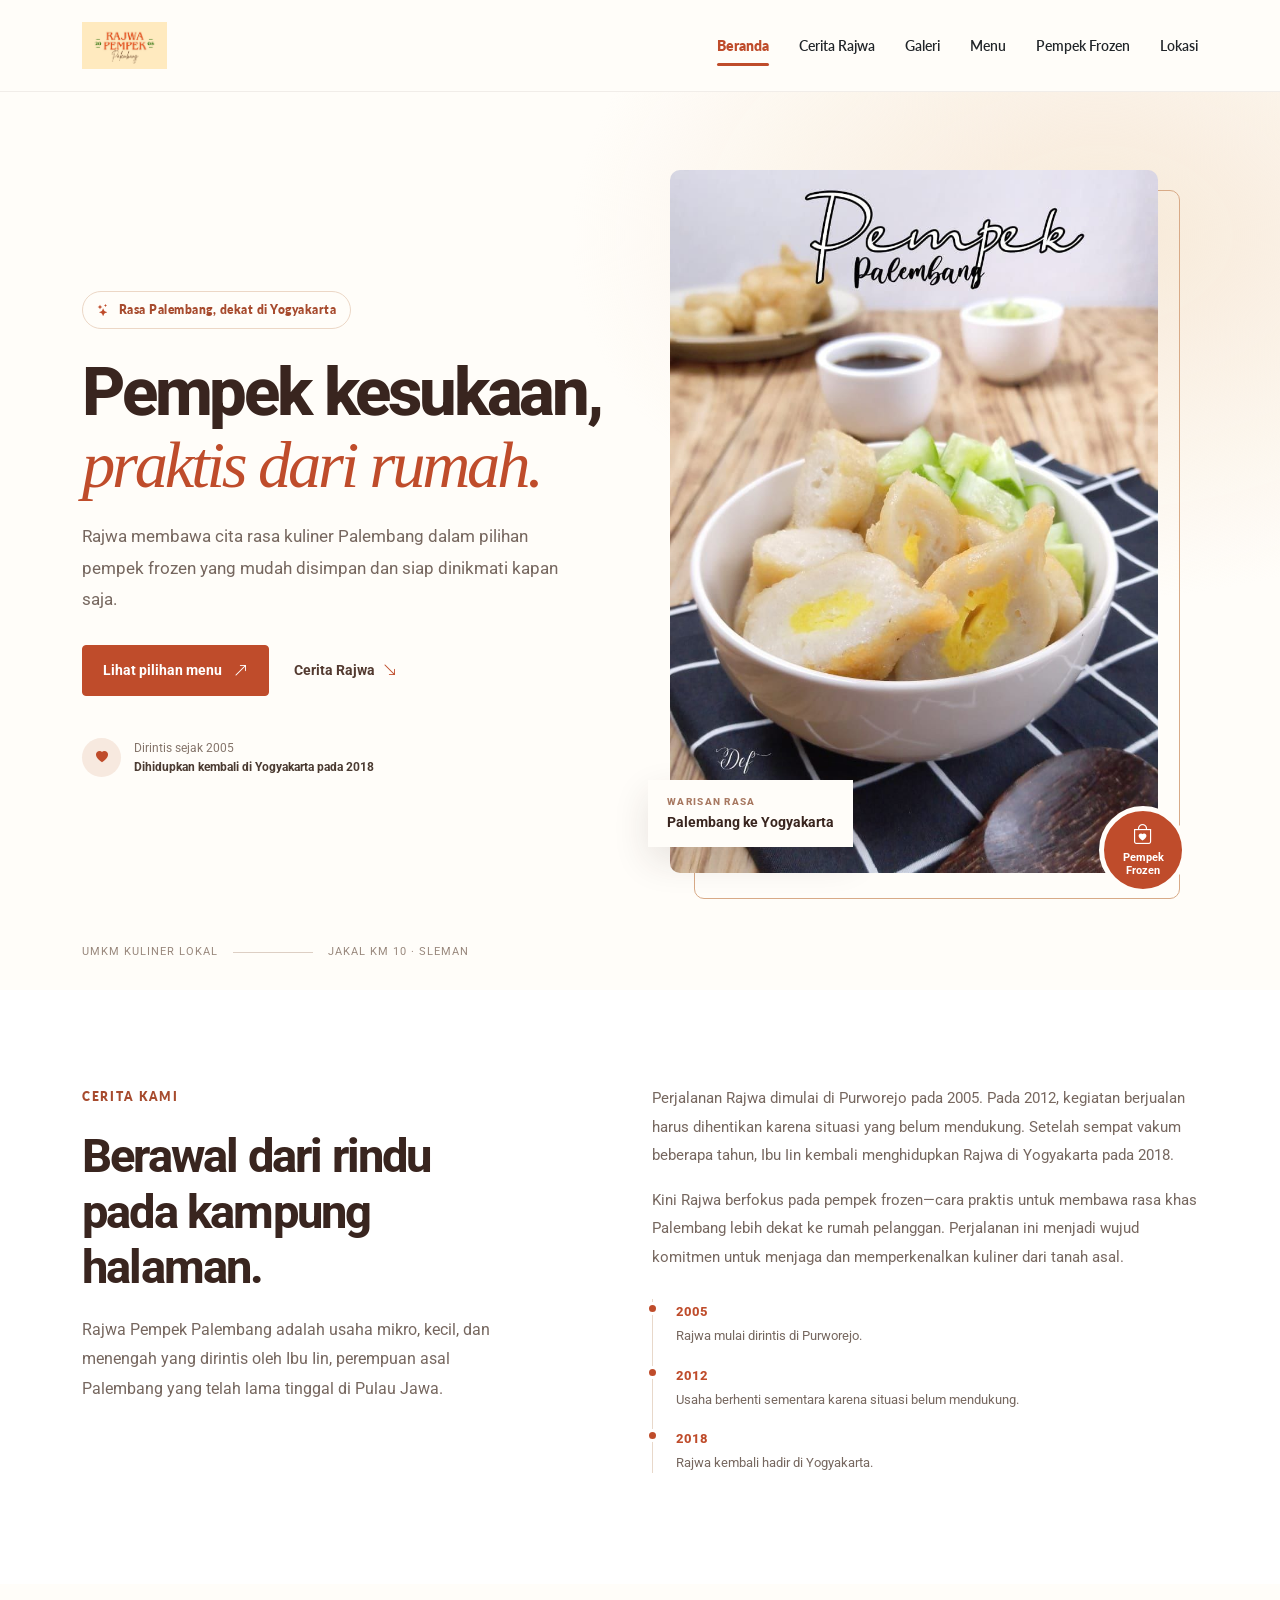
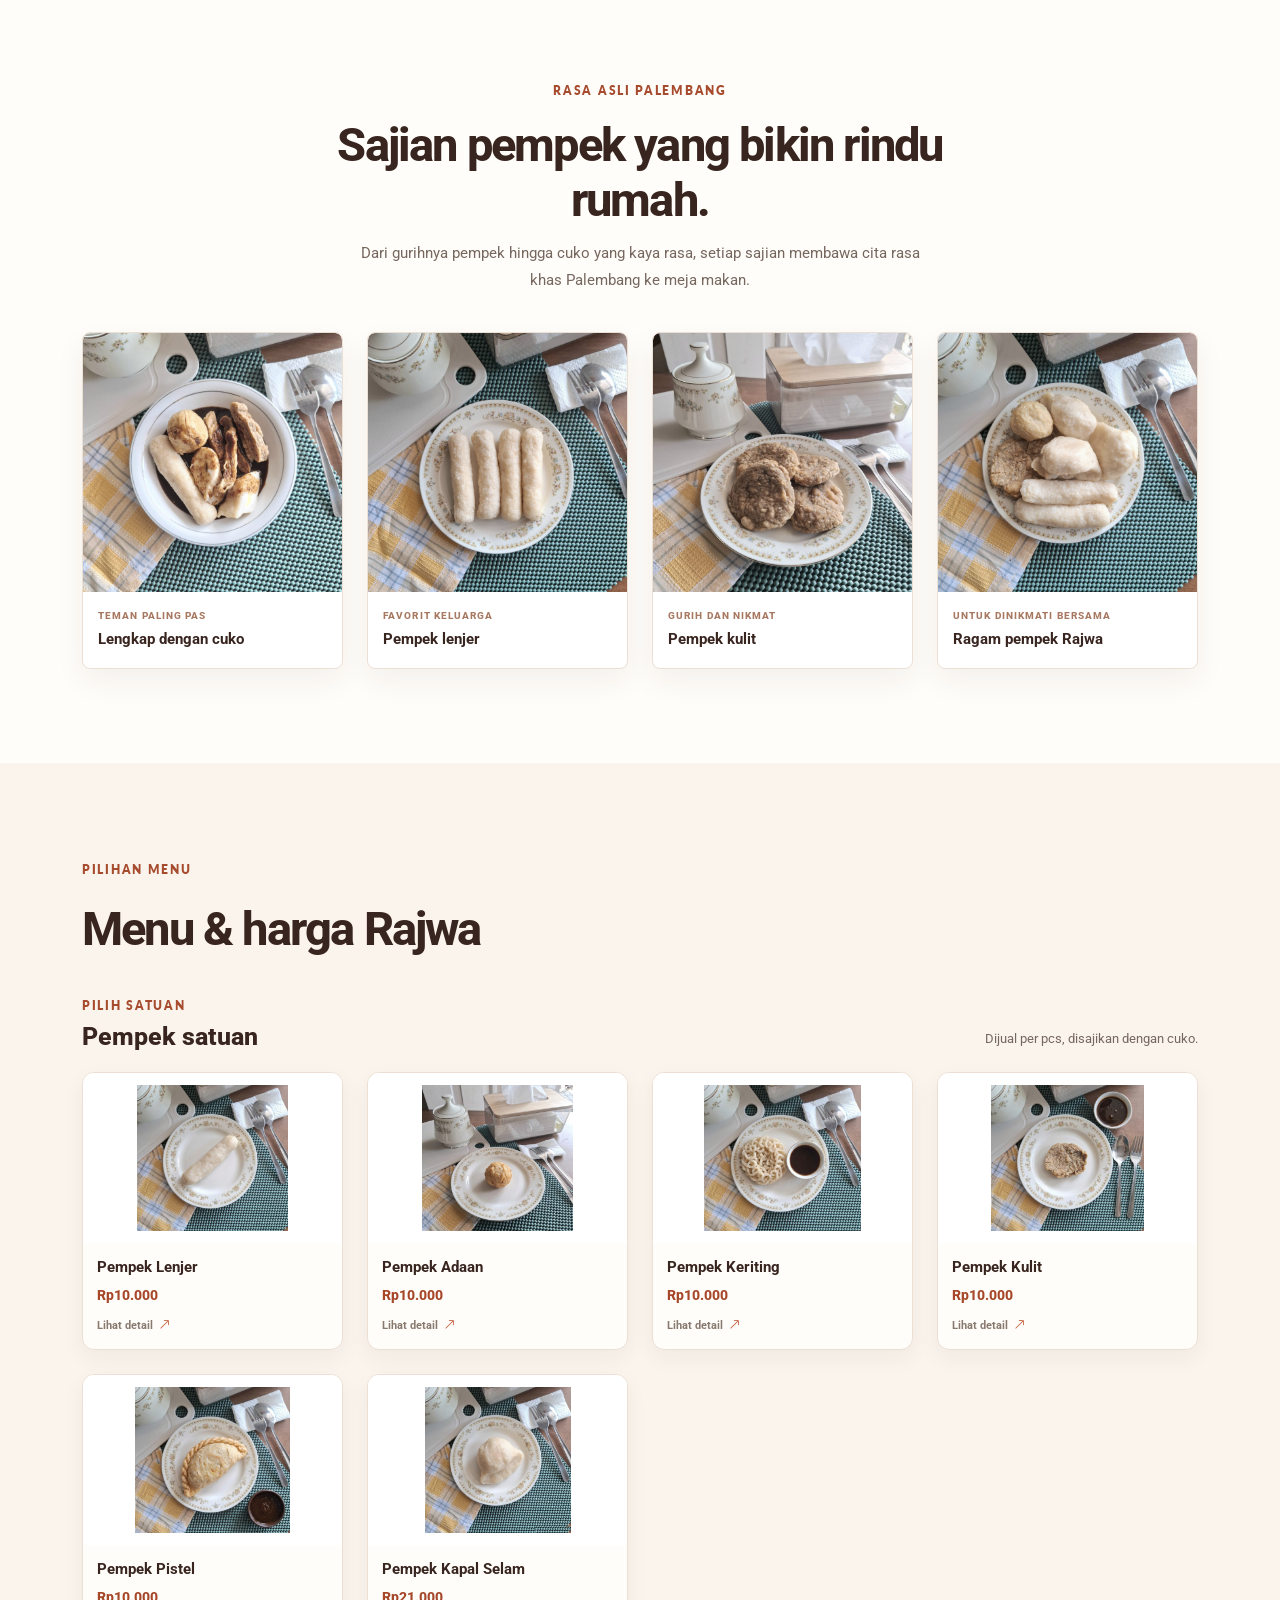
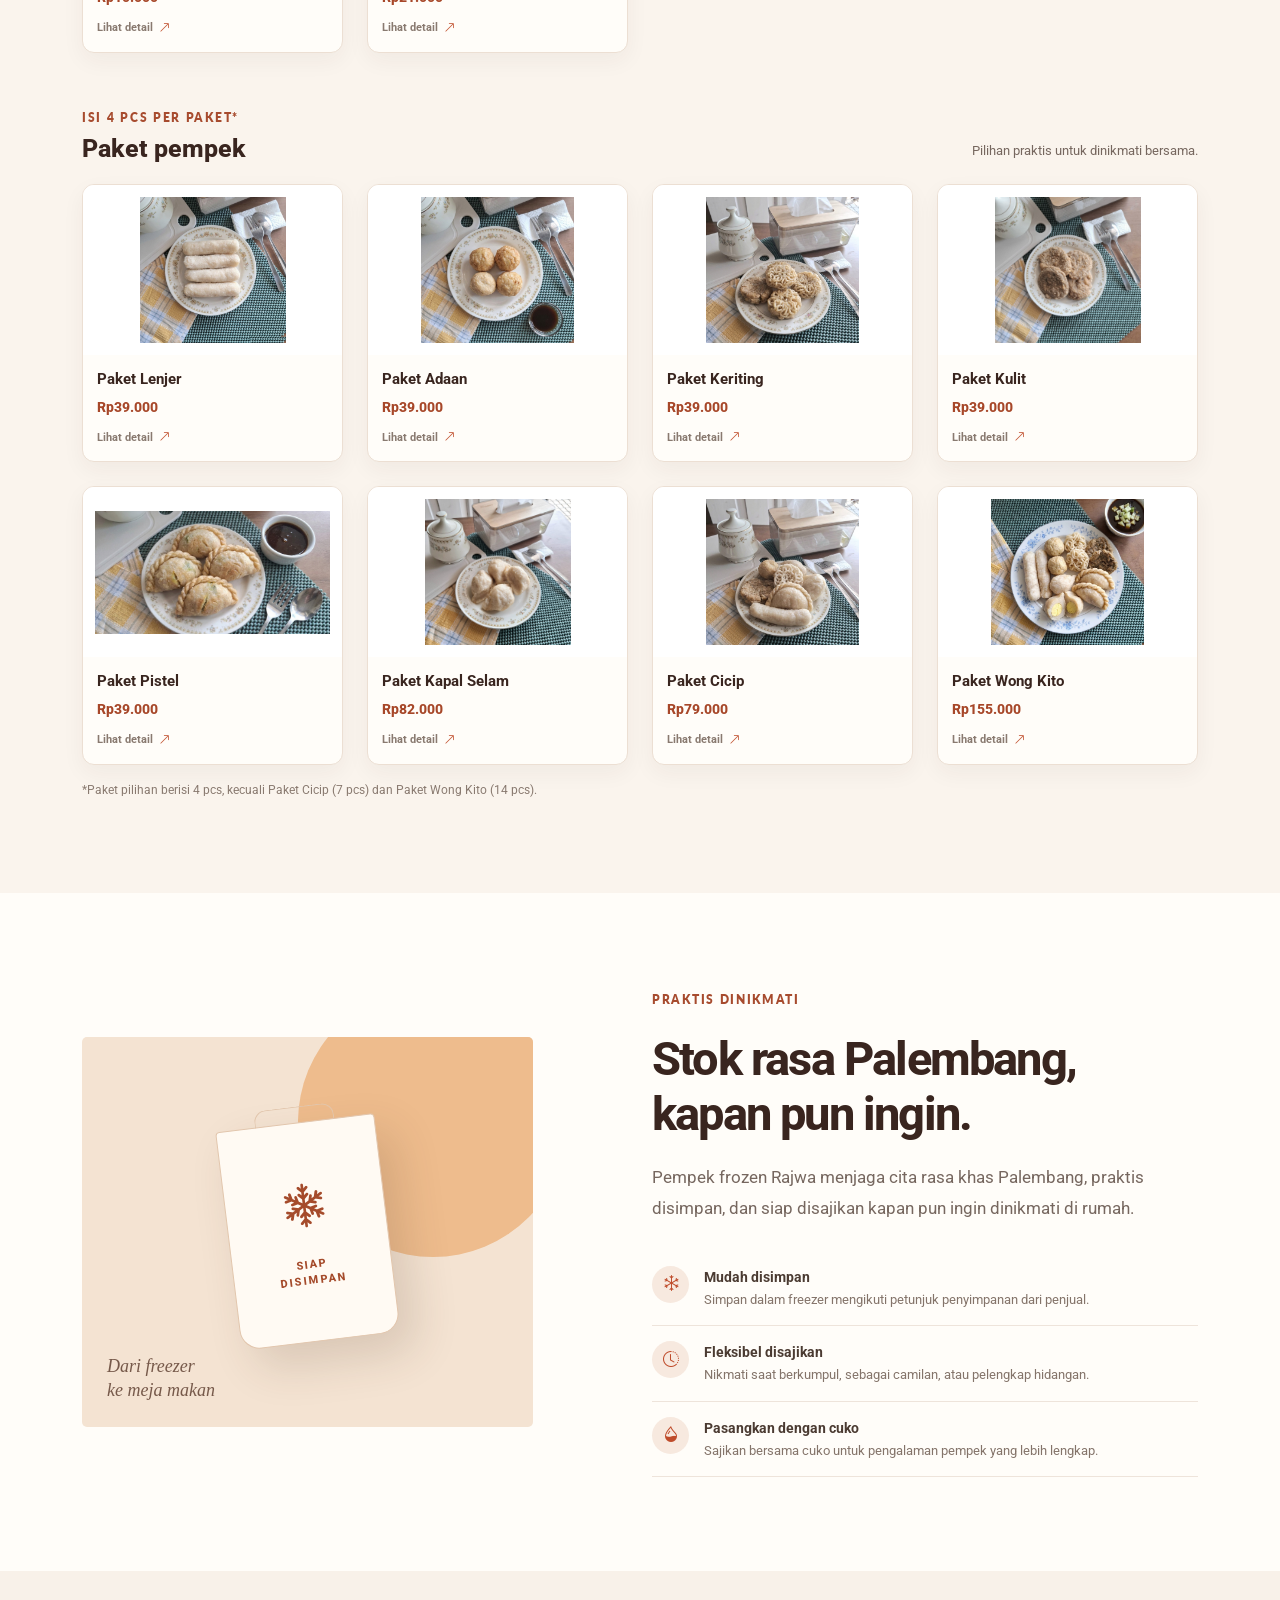
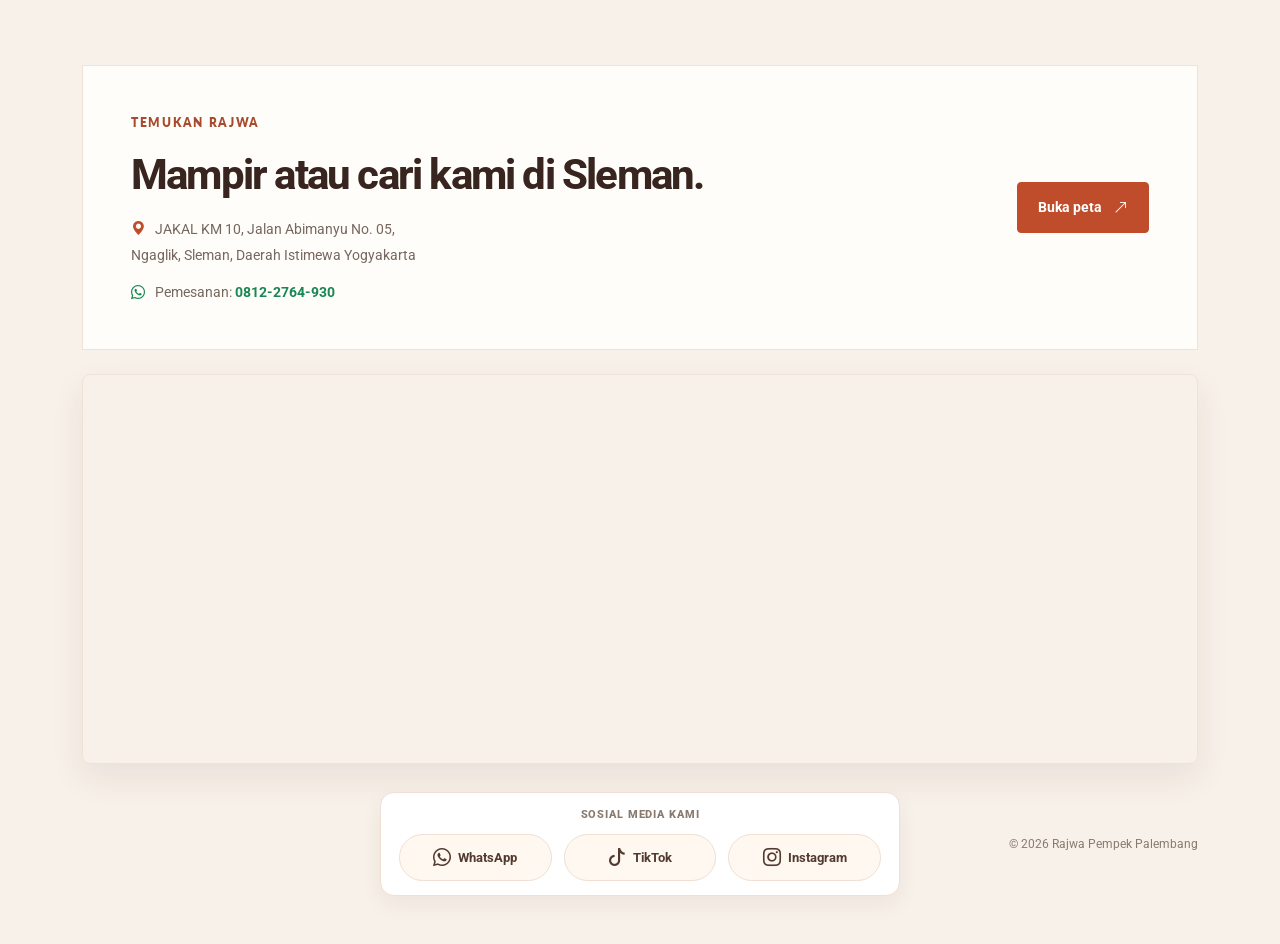
==== index.html @ 0ca35173 "baru" ====
<!DOCTYPE html>
<html lang="id">

<head>
  <meta charset="utf-8">
  <meta content="width=device-width, initial-scale=1.0" name="viewport">
  <title>Rajwa Pempek Palembang | Pempek Frozen Yogyakarta</title>
  <meta name="description" content="Kenali Rajwa Pempek Palembang, UMKM kuliner khas Palembang yang hadir di Sleman, Yogyakarta. Temukan pilihan pempek frozen dan informasi lokasi.">
  <meta name="keywords" content="Rajwa Pempek, pempek Palembang, pempek frozen, UMKM Yogyakarta, pempek Sleman">

  <!-- Favicons -->
  <link href="assets/img/pempek%20rajwa_page-0001.jpg?v=2" rel="icon" type="image/jpeg">
  <link href="assets/img/pempek%20rajwa_page-0001.jpg?v=2" rel="apple-touch-icon">

  <!-- Fonts -->
  <link href="https://fonts.googleapis.com" rel="preconnect">
  <link href="https://fonts.gstatic.com" rel="preconnect" crossorigin>
  <link href="https://fonts.googleapis.com/css2?family=Roboto:ital,wght@0,100;0,300;0,400;0,500;0,700;0,900;1,100;1,300;1,400;1,500;1,700;1,900&family=Lato:ital,wght@0,100;0,300;0,400;0,700;0,900;1,100;1,300;1,400;1,700;1,900&display=swap" rel="stylesheet">

  <!-- Vendor CSS Files -->
  <link href="assets/vendor/bootstrap/css/bootstrap.min.css" rel="stylesheet">
  <link href="assets/vendor/bootstrap-icons/bootstrap-icons.css" rel="stylesheet">
  <link href="assets/vendor/aos/aos.css" rel="stylesheet">
  <link href="assets/vendor/swiper/swiper-bundle.min.css" rel="stylesheet">
  <link href="assets/vendor/glightbox/css/glightbox.min.css" rel="stylesheet">

  <!-- Main CSS File -->
  <link href="assets/css/main.css" rel="stylesheet">

  <!-- =======================================================
  * Template Name: Active
  * Template URL: https://bootstrapmade.com/active-bootstrap-website-template/
  * Updated: Aug 07 2024 with Bootstrap v5.3.3
  * Author: BootstrapMade.com
  * License: https://bootstrapmade.com/license/
  ======================================================== -->
</head>

<body class="index-page">

  <header id="header" class="header d-flex align-items-center sticky-top">
    <div class="container-fluid container-xl position-relative d-flex align-items-center justify-content-between">

      <a href="index.html" class="logo d-flex align-items-center">
        <img src="assets/img/pempek%20rajwa_page-0001.jpg" alt="Rajwa Pempek Palembang" class="sitename">
      </a>

      <nav id="navmenu" class="navmenu">
        <ul>
          <li><a href="#home" class="active">Beranda</a></li>
          <li><a href="#tentang">Cerita Rajwa</a></li>
          <li><a href="#galeri">Galeri</a></li>
          <li><a href="#menu">Menu</a></li>
          <li><a href="#keunggulan">Pempek Frozen</a></li>
          <li><a href="#lokasi">Lokasi</a></li>
        </ul>
        <i class="mobile-nav-toggle d-xl-none bi bi-list"></i>
      </nav>

    </div>
  </header>

  <main class="main">

    <section id="home" class="rajwa-section rajwa-hero">
      <div class="container">
        <div class="row align-items-center gy-5">
          <div class="col-lg-6" data-aos="fade-up">
            <span class="rajwa-eyebrow"><i class="bi bi-stars"></i> Rasa Palembang, dekat di Yogyakarta</span>
            <h1>Pempek kesukaan,<br><em>praktis dari rumah.</em></h1>
            <p class="hero-copy">Rajwa membawa cita rasa kuliner Palembang dalam pilihan pempek frozen yang mudah disimpan dan siap dinikmati kapan saja.</p>
            <div class="hero-actions">
              <a href="#menu" class="btn rajwa-btn">Lihat pilihan menu <i class="bi bi-arrow-up-right"></i></a>
              <a href="#tentang" class="text-link">Cerita Rajwa <i class="bi bi-arrow-down-right"></i></a>
            </div>
            <div class="hero-note"><span class="note-mark"><i class="bi bi-heart-fill"></i></span><span>Dirintis sejak 2005<br><strong>Dihidupkan kembali di Yogyakarta pada 2018</strong></span></div>
          </div>
          <div class="col-lg-6" data-aos="fade-left" data-aos-delay="150">
            <div class="hero-photo-wrap">
              <img src="assets/img/WhatsApp%20Image%202026-11-16%20at%2022.33.51.jpeg" alt="Pempek Palembang Rajwa disajikan dengan cuko" class="hero-photo">
              <div class="photo-caption"><span>Warisan rasa</span><strong>Palembang ke Yogyakarta</strong></div>
              <div class="hero-stamp"><i class="bi bi-bag-heart"></i><span>Pempek<br>Frozen</span></div>
            </div>
          </div>
        </div>
      </div>
      <div class="hero-bottom container"><span>UMKM kuliner lokal</span><span class="hero-line"></span><span>JAKAL KM 10 · Sleman</span></div>
    </section>

    <section id="tentang" class="rajwa-section story-section">
      <div class="container">
        <div class="row gy-5 align-items-start">
          <div class="col-lg-5" data-aos="fade-up">
            <span class="rajwa-kicker">Cerita kami</span>
            <h2>Berawal dari rindu pada kampung halaman.</h2>
            <p class="section-lead">Rajwa Pempek Palembang adalah usaha mikro, kecil, dan menengah yang dirintis oleh Ibu Iin, perempuan asal Palembang yang telah lama tinggal di Pulau Jawa.</p>
          </div>
          <div class="col-lg-6 offset-lg-1" data-aos="fade-up" data-aos-delay="100">
            <p class="story-copy">Perjalanan Rajwa dimulai di Purworejo pada 2005. Pada 2012, kegiatan berjualan harus dihentikan karena situasi yang belum mendukung. Setelah sempat vakum beberapa tahun, Ibu Iin kembali menghidupkan Rajwa di Yogyakarta pada 2018.</p>
            <p class="story-copy">Kini Rajwa berfokus pada pempek frozen—cara praktis untuk membawa rasa khas Palembang lebih dekat ke rumah pelanggan. Perjalanan ini menjadi wujud komitmen untuk menjaga dan memperkenalkan kuliner dari tanah asal.</p>
            <div class="timeline">
              <div><span>2005</span><p>Rajwa mulai dirintis di Purworejo.</p></div>
              <div><span>2012</span><p>Usaha berhenti sementara karena situasi belum mendukung.</p></div>
              <div><span>2018</span><p>Rajwa kembali hadir di Yogyakarta.</p></div>
            </div>
          </div>
        </div>
      </div>
    </section>

    <section id="galeri" class="rajwa-section gallery-section">
      <div class="container">
        <div class="gallery-heading" data-aos="fade-up">
          <span class="rajwa-kicker">Rasa asli Palembang</span>
          <h2>Sajian pempek yang bikin rindu rumah.</h2>
          <p>Dari gurihnya pempek hingga cuko yang kaya rasa, setiap sajian membawa cita rasa khas Palembang ke meja makan.</p>
        </div>
        <div class="row g-4 gallery-grid">
          <div class="col-6 col-lg-3" data-aos="fade-up">
            <button type="button" class="gallery-card" data-bs-toggle="modal" data-bs-target="#galleryDetailModal" data-title="Lengkap dengan cuko" data-description="Aneka pempek dengan cuko khas Palembang sebagai pelengkap. Nikmati perpaduan rasa gurih pempek dan cuko bercita rasa asam, manis, serta pedas." data-image="assets/img/WhatsApp%20Image%202026-11-16%20at%2022.33.51%20(1).jpeg" aria-label="Lihat penjelasan aneka pempek lengkap dengan cuko">
              <img src="assets/img/WhatsApp%20Image%202026-11-16%20at%2022.33.51%20(1).jpeg" alt="Aneka pempek disajikan dengan cuko khas Palembang" loading="lazy">
              <span class="gallery-card-caption"><span>Teman paling pas</span><strong>Lengkap dengan cuko</strong></span>
            </button>
          </div>
          <div class="col-6 col-lg-3" data-aos="fade-up" data-aos-delay="75">
            <button type="button" class="gallery-card" data-bs-toggle="modal" data-bs-target="#galleryDetailModal" data-title="Pempek lenjer" data-description="Pempek lenjer dengan bentuk memanjang dan tekstur kenyal. Sajikan hangat bersama cuko untuk menikmati cita rasa khas Palembang." data-image="assets/img/WhatsApp%20Image%202026-11-16%20at%2022.33.52%20(1).jpeg" aria-label="Lihat penjelasan pempek lenjer">
              <img src="assets/img/WhatsApp%20Image%202026-11-16%20at%2022.33.52%20(1).jpeg" alt="Pempek lenjer khas Palembang tersaji di atas piring" loading="lazy">
              <span class="gallery-card-caption"><span>Favorit keluarga</span><strong>Pempek lenjer</strong></span>
            </button>
          </div>
          <div class="col-6 col-lg-3" data-aos="fade-up" data-aos-delay="150">
            <button type="button" class="gallery-card" data-bs-toggle="modal" data-bs-target="#galleryDetailModal" data-title="Pempek kulit" data-description="Pempek kulit dengan rasa gurih dan tekstur khas. Nikmati sebagai camilan atau sajian bersama cuko." data-image="assets/img/WhatsApp%20Image%202026-11-16%20at%2022.33.54%20(2).jpeg" aria-label="Lihat penjelasan pempek kulit">
              <img src="assets/img/WhatsApp%20Image%202026-11-16%20at%2022.33.54%20(2).jpeg" alt="Pempek kulit dengan tekstur gurih" loading="lazy">
              <span class="gallery-card-caption"><span>Gurih dan nikmat</span><strong>Pempek kulit</strong></span>
            </button>
          </div>
          <div class="col-6 col-lg-3" data-aos="fade-up" data-aos-delay="225">
            <button type="button" class="gallery-card" data-bs-toggle="modal" data-bs-target="#galleryDetailModal" data-title="Ragam pempek Rajwa" data-description="Pilihan aneka pempek Rajwa yang cocok dinikmati bersama keluarga. Padukan dengan cuko sesuai selera." data-image="assets/img/WhatsApp%20Image%202026-11-16%20at%2022.33.56%20(1).jpeg" aria-label="Lihat penjelasan ragam pempek Rajwa">
              <img src="assets/img/WhatsApp%20Image%202026-11-16%20at%2022.33.56%20(1).jpeg" alt="Ragam pempek Rajwa dalam satu sajian" loading="lazy">
              <span class="gallery-card-caption"><span>Untuk dinikmati bersama</span><strong>Ragam pempek Rajwa</strong></span>
            </button>
          </div>
        </div>
      </div>
    </section>

    <div class="modal fade gallery-detail-modal" id="galleryDetailModal" tabindex="-1" aria-labelledby="galleryDetailTitle" aria-hidden="true">
      <div class="modal-dialog modal-dialog-centered modal-xl">
        <div class="modal-content">
          <button type="button" class="gallery-modal-close" data-bs-dismiss="modal" aria-label="Tutup"><i class="bi bi-x-lg" aria-hidden="true"></i></button>
          <div class="modal-body">
            <div class="row align-items-center g-4 g-lg-5">
              <div class="col-md-6"><img class="gallery-modal-image" src="" alt=""></div>
              <div class="col-md-6"><span class="rajwa-kicker gallery-modal-kicker">Kenali sajian Rajwa</span><h2 id="galleryDetailTitle"></h2><p class="gallery-modal-description"></p><p class="gallery-modal-price" hidden></p></div>
            </div>
          </div>
        </div>
      </div>
    </div>

    <section id="menu" class="rajwa-section menu-section">
      <div class="container">
        <div class="menu-heading" data-aos="fade-up">
          <div><span class="rajwa-kicker">Pilihan menu</span><h2>Menu &amp; harga Rajwa</h2></div>
        </div>
        <div class="menu-product-group" data-aos="fade-up">
          <div class="menu-product-heading"><div><span class="rajwa-kicker">Pilih satuan</span><h3>Pempek satuan</h3></div><p>Dijual per pcs, disajikan dengan cuko.</p></div>
          <div class="row row-cols-2 row-cols-md-3 row-cols-xl-4 g-3 g-lg-4">
            <div class="col"><button type="button" class="menu-product-card" data-bs-toggle="modal" data-bs-target="#galleryDetailModal" data-title="Pempek Lenjer" data-description="Pempek berbentuk memanjang tanpa isian, terbuat dari adonan ikan dan sagu. Rasa ikannya paling terasa dengan tekstur kenyal. Dijual per pcs, disajikan dengan cuko." data-price="Rp10.000 / pcs" data-image="assets/img/FOTO%20PRODUK%20PEMPEK/PCS/pempek%20lenjer_pcs.png" aria-label="Lihat detail Pempek Lenjer"><img src="assets/img/FOTO%20PRODUK%20PEMPEK/PCS/pempek%20lenjer_pcs.png" alt="Pempek Lenjer satuan" loading="lazy"><span class="menu-product-info"><strong>Pempek Lenjer</strong><span>Rp10.000</span><small>Lihat detail <i class="bi bi-arrow-up-right" aria-hidden="true"></i></small></span></button></div>
            <div class="col"><button type="button" class="menu-product-card" data-bs-toggle="modal" data-bs-target="#galleryDetailModal" data-title="Pempek Adaan" data-description="Pempek bulat tanpa isian dengan tekstur lembut dan rasa gurih ringan. Dijual per pcs, cocok jadi camilan bersama cuko." data-price="Rp10.000 / pcs" data-image="assets/img/FOTO%20PRODUK%20PEMPEK/PCS/pempek%20adaan_pcs.png" aria-label="Lihat detail Pempek Adaan"><img src="assets/img/FOTO%20PRODUK%20PEMPEK/PCS/pempek%20adaan_pcs.png" alt="Pempek Adaan satuan" loading="lazy"><span class="menu-product-info"><strong>Pempek Adaan</strong><span>Rp10.000</span><small>Lihat detail <i class="bi bi-arrow-up-right" aria-hidden="true"></i></small></span></button></div>
            <div class="col"><button type="button" class="menu-product-card" data-bs-toggle="modal" data-bs-target="#galleryDetailModal" data-title="Pempek Keriting" data-description="Pempek berbentuk keriting dari adonan ikan dan sagu, renyah di luar dan kenyal di dalam. Dijual per pcs, disajikan dengan cuko." data-price="Rp10.000 / pcs" data-image="assets/img/FOTO%20PRODUK%20PEMPEK/PCS/pempek%20keriting_pcs.png" aria-label="Lihat detail Pempek Keriting"><img src="assets/img/FOTO%20PRODUK%20PEMPEK/PCS/pempek%20keriting_pcs.png" alt="Pempek Keriting satuan" loading="lazy"><span class="menu-product-info"><strong>Pempek Keriting</strong><span>Rp10.000</span><small>Lihat detail <i class="bi bi-arrow-up-right" aria-hidden="true"></i></small></span></button></div>
            <div class="col"><button type="button" class="menu-product-card" data-bs-toggle="modal" data-bs-target="#galleryDetailModal" data-title="Pempek Kulit" data-description="Pempek dari kulit ikan yang renyah dan gurih setelah digoreng. Dijual per pcs, pas dinikmati bersama cuko." data-price="Rp10.000 / pcs" data-image="assets/img/FOTO%20PRODUK%20PEMPEK/PCS/pempek%20kulit_pcs.png" aria-label="Lihat detail Pempek Kulit"><img src="assets/img/FOTO%20PRODUK%20PEMPEK/PCS/pempek%20kulit_pcs.png" alt="Pempek Kulit satuan" loading="lazy"><span class="menu-product-info"><strong>Pempek Kulit</strong><span>Rp10.000</span><small>Lihat detail <i class="bi bi-arrow-up-right" aria-hidden="true"></i></small></span></button></div>
            <div class="col"><button type="button" class="menu-product-card" data-bs-toggle="modal" data-bs-target="#galleryDetailModal" data-title="Pempek Pistel" data-description="Pempek berisi tumisan pepaya muda berbumbu, dengan rasa gurih, sedikit manis, dan segar. Dijual per pcs, disajikan dengan cuko." data-price="Rp10.000 / pcs" data-image="assets/img/FOTO%20PRODUK%20PEMPEK/PCS/pempek%20pistel_pcs.png" aria-label="Lihat detail Pempek Pistel"><img src="assets/img/FOTO%20PRODUK%20PEMPEK/PCS/pempek%20pistel_pcs.png" alt="Pempek Pistel satuan" loading="lazy"><span class="menu-product-info"><strong>Pempek Pistel</strong><span>Rp10.000</span><small>Lihat detail <i class="bi bi-arrow-up-right" aria-hidden="true"></i></small></span></button></div>
            <div class="col"><button type="button" class="menu-product-card" data-bs-toggle="modal" data-bs-target="#galleryDetailModal" data-title="Pempek Kapal Selam" data-description="Pempek berukuran besar berisi telur ayam utuh di dalam adonan ikan dan sagu. Tekstur kenyal, rasa gurih, dan paling mengenyangkan. Dijual per pcs, disajikan dengan cuko." data-price="Rp21.000 / pcs" data-image="assets/img/FOTO%20PRODUK%20PEMPEK/PCS/pempek%20kapal%20selam_pcs.png" aria-label="Lihat detail Pempek Kapal Selam"><img src="assets/img/FOTO%20PRODUK%20PEMPEK/PCS/pempek%20kapal%20selam_pcs.png" alt="Pempek Kapal Selam satuan" loading="lazy"><span class="menu-product-info"><strong>Pempek Kapal Selam</strong><span>Rp21.000</span><small>Lihat detail <i class="bi bi-arrow-up-right" aria-hidden="true"></i></small></span></button></div>
          </div>
        </div>
        <div class="menu-product-group" data-aos="fade-up">
          <div class="menu-product-heading"><div><span class="rajwa-kicker">Isi 4 pcs per paket*</span><h3>Paket pempek</h3></div><p>Pilihan praktis untuk dinikmati bersama.</p></div>
          <div class="row row-cols-2 row-cols-md-3 row-cols-xl-4 g-3 g-lg-4">
            <div class="col"><button type="button" class="menu-product-card" data-bs-toggle="modal" data-bs-target="#galleryDetailModal" data-title="Paket Lenjer" data-description="Isi 4 pcs Pempek Lenjer, lengkap dengan cuko. Pilihan hemat untuk pencinta rasa ikan yang kuat." data-price="Rp39.000 / paket" data-image="assets/img/FOTO%20PRODUK%20PEMPEK/PAKET/paket%20lenjer.png" aria-label="Lihat detail Paket Lenjer"><img src="assets/img/FOTO%20PRODUK%20PEMPEK/PAKET/paket%20lenjer.png" alt="Paket berisi empat Pempek Lenjer" loading="lazy"><span class="menu-product-info"><strong>Paket Lenjer</strong><span>Rp39.000</span><small>Lihat detail <i class="bi bi-arrow-up-right" aria-hidden="true"></i></small></span></button></div>
            <div class="col"><button type="button" class="menu-product-card" data-bs-toggle="modal" data-bs-target="#galleryDetailModal" data-title="Paket Adaan" data-description="Isi 4 pcs Pempek Adaan, lengkap dengan cuko. Pas untuk camilan keluarga." data-price="Rp39.000 / paket" data-image="assets/img/FOTO%20PRODUK%20PEMPEK/PAKET/paket%20adaan.png" aria-label="Lihat detail Paket Adaan"><img src="assets/img/FOTO%20PRODUK%20PEMPEK/PAKET/paket%20adaan.png" alt="Paket berisi empat Pempek Adaan" loading="lazy"><span class="menu-product-info"><strong>Paket Adaan</strong><span>Rp39.000</span><small>Lihat detail <i class="bi bi-arrow-up-right" aria-hidden="true"></i></small></span></button></div>
            <div class="col"><button type="button" class="menu-product-card" data-bs-toggle="modal" data-bs-target="#galleryDetailModal" data-title="Paket Keriting" data-description="Isi 4 pcs Pempek Keriting, lengkap dengan cuko. Pilihan tepat bagi yang suka tekstur renyah dan kenyal." data-price="Rp39.000 / paket" data-image="assets/img/FOTO%20PRODUK%20PEMPEK/PAKET/paket%20keriting.png" aria-label="Lihat detail Paket Keriting"><img src="assets/img/FOTO%20PRODUK%20PEMPEK/PAKET/paket%20keriting.png" alt="Paket berisi empat Pempek Keriting" loading="lazy"><span class="menu-product-info"><strong>Paket Keriting</strong><span>Rp39.000</span><small>Lihat detail <i class="bi bi-arrow-up-right" aria-hidden="true"></i></small></span></button></div>
            <div class="col"><button type="button" class="menu-product-card" data-bs-toggle="modal" data-bs-target="#galleryDetailModal" data-title="Paket Kulit" data-description="Isi 4 pcs Pempek Kulit, lengkap dengan cuko. Cocok bagi yang suka tekstur renyah dan gurih." data-price="Rp39.000 / paket" data-image="assets/img/FOTO%20PRODUK%20PEMPEK/PAKET/paket%20kulit.jpeg" aria-label="Lihat detail Paket Kulit"><img src="assets/img/FOTO%20PRODUK%20PEMPEK/PAKET/paket%20kulit.jpeg" alt="Paket berisi Pempek Kulit" loading="lazy"><span class="menu-product-info"><strong>Paket Kulit</strong><span>Rp39.000</span><small>Lihat detail <i class="bi bi-arrow-up-right" aria-hidden="true"></i></small></span></button></div>
            <div class="col"><button type="button" class="menu-product-card" data-bs-toggle="modal" data-bs-target="#galleryDetailModal" data-title="Paket Pistel" data-description="Isi 4 pcs Pempek Pistel berisi tumisan pepaya muda, lengkap dengan cuko." data-price="Rp39.000 / paket" data-image="assets/img/FOTO%20PRODUK%20PEMPEK/PAKET/paket%20pistel.png" aria-label="Lihat detail Paket Pistel"><img src="assets/img/FOTO%20PRODUK%20PEMPEK/PAKET/paket%20pistel.png" alt="Paket berisi Pempek Pistel" loading="lazy"><span class="menu-product-info"><strong>Paket Pistel</strong><span>Rp39.000</span><small>Lihat detail <i class="bi bi-arrow-up-right" aria-hidden="true"></i></small></span></button></div>
            <div class="col"><button type="button" class="menu-product-card" data-bs-toggle="modal" data-bs-target="#galleryDetailModal" data-title="Paket Kapal Selam" data-description="Isi 4 pcs Pempek Kapal Selam berisi telur ayam utuh, lengkap dengan cuko. Pilihan paling mengenyangkan." data-price="Rp82.000 / paket" data-image="assets/img/FOTO%20PRODUK%20PEMPEK/PAKET/paket%20kapal%20selam.jpeg" aria-label="Lihat detail Paket Kapal Selam"><img src="assets/img/FOTO%20PRODUK%20PEMPEK/PAKET/paket%20kapal%20selam.jpeg" alt="Paket Pempek Kapal Selam" loading="lazy"><span class="menu-product-info"><strong>Paket Kapal Selam</strong><span>Rp82.000</span><small>Lihat detail <i class="bi bi-arrow-up-right" aria-hidden="true"></i></small></span></button></div>
            <div class="col"><button type="button" class="menu-product-card" data-bs-toggle="modal" data-bs-target="#galleryDetailModal" data-title="Paket Cicip" data-description="Isi 7 pcs, terdiri dari 1 pcs setiap varian: Lenjer, Telor, Adaan, Keriting, Kulit, Pistel, dan Kapal Selam. Cocok bagi yang ingin mencoba semua jenis pempek sekaligus." data-price="Rp79.000 / paket" data-image="assets/img/FOTO%20PRODUK%20PEMPEK/PAKET/paket%20cicip.png" aria-label="Lihat detail Paket Cicip"><img src="assets/img/FOTO%20PRODUK%20PEMPEK/PAKET/paket%20cicip.png" alt="Paket Cicip aneka pempek" loading="lazy"><span class="menu-product-info"><strong>Paket Cicip</strong><span>Rp79.000</span><small>Lihat detail <i class="bi bi-arrow-up-right" aria-hidden="true"></i></small></span></button></div>
            <div class="col"><button type="button" class="menu-product-card" data-bs-toggle="modal" data-bs-target="#galleryDetailModal" data-title="Paket Wong Kito" data-description="Isi 14 pcs, terdiri dari 2 pcs setiap varian: Lenjer, Telor, Adaan, Keriting, Kulit, Pistel, dan Kapal Selam. Cocok untuk dinikmati bersama keluarga atau dijadikan oleh-oleh." data-price="Rp155.000 / paket" data-image="assets/img/FOTO%20PRODUK%20PEMPEK/PAKET/paket%20wong%20kito.png" aria-label="Lihat detail Paket Wong Kito"><img src="assets/img/FOTO%20PRODUK%20PEMPEK/PAKET/paket%20wong%20kito.png" alt="Paket Wong Kito berisi aneka pempek" loading="lazy"><span class="menu-product-info"><strong>Paket Wong Kito</strong><span>Rp155.000</span><small>Lihat detail <i class="bi bi-arrow-up-right" aria-hidden="true"></i></small></span></button></div>
          </div>
          <p class="menu-package-note">*Paket pilihan berisi 4 pcs, kecuali Paket Cicip (7 pcs) dan Paket Wong Kito (14 pcs).</p>
        </div>
      </div>
    </section>

    <section id="keunggulan" class="rajwa-section frozen-section">
      <div class="container">
        <div class="row align-items-center gy-5">
          <div class="col-lg-5" data-aos="fade-right">
            <div class="frozen-art"><div class="frozen-sun"></div><div class="frozen-bag"><i class="bi bi-snow2"></i><span>SIAP<br>DISIMPAN</span></div><span class="art-caption">Dari freezer<br>ke meja makan</span></div>
          </div>
          <div class="col-lg-6 offset-lg-1" data-aos="fade-up">
            <span class="rajwa-kicker">Praktis dinikmati</span>
            <h2>Stok rasa Palembang, kapan pun ingin.</h2>
            <p class="section-lead">Pempek frozen Rajwa menjaga cita rasa khas Palembang, praktis disimpan, dan siap disajikan kapan pun ingin dinikmati di rumah.</p>
            <div class="benefit-list">
              <div><span><i class="bi bi-snow"></i></span><p><strong>Mudah disimpan</strong><br>Simpan dalam freezer mengikuti petunjuk penyimpanan dari penjual.</p></div>
              <div><span><i class="bi bi-clock-history"></i></span><p><strong>Fleksibel disajikan</strong><br>Nikmati saat berkumpul, sebagai camilan, atau pelengkap hidangan.</p></div>
              <div><span><i class="bi bi-droplet-half"></i></span><p><strong>Pasangkan dengan cuko</strong><br>Sajikan bersama cuko untuk pengalaman pempek yang lebih lengkap.</p></div>
            </div>
          </div>
        </div>
      </div>
    </section>

    <section id="lokasi" class="rajwa-section location-section">
      <div class="container">
        <div class="location-card" data-aos="fade-up">
          <div><span class="rajwa-kicker">Temukan Rajwa</span><h2>Mampir atau cari kami di Sleman.</h2><p><i class="bi bi-geo-alt-fill"></i> JAKAL KM 10, Jalan Abimanyu No. 05,<br>Ngaglik, Sleman, Daerah Istimewa Yogyakarta</p><p class="location-whatsapp"><i class="bi bi-whatsapp"></i> Pemesanan: <a href="https://wa.me/628122764930?text=Halo%20Rajwa%2C%20saya%20ingin%20memesan%20pempek." target="_blank" rel="noopener noreferrer">0812-2764-930</a></p></div>
          <a class="btn rajwa-btn" href="https://maps.app.goo.gl/rKxQodAbFf3mR23J6" target="_blank" rel="noopener noreferrer">Buka peta <i class="bi bi-arrow-up-right"></i></a>
        </div>
        <div class="location-map" data-aos="fade-up" data-aos-delay="100">
          <iframe src="https://maps.google.com/maps?q=Rajwa%20Pempek%20Palembang%2C%20Sleman%2C%20Yogyakarta&amp;z=17&amp;output=embed" title="Peta lokasi Rajwa Pempek Palembang, Sleman" loading="lazy" referrerpolicy="no-referrer-when-downgrade" allowfullscreen></iframe>
        </div>
        <footer class="rajwa-footer"><div class="footer-social-card"><span class="footer-social-title">Sosial media kami</span><div class="footer-social" aria-label="Media sosial Rajwa"><a href="https://wa.me/628122764930" target="_blank" rel="noopener noreferrer" aria-label="WhatsApp Rajwa"><i class="bi bi-whatsapp" aria-hidden="true"></i><span>WhatsApp</span></a><a href="https://www.tiktok.com/@rajwapempekpalembang?_r=1&amp;_t=ZS-9BTbR1sPFwK" target="_blank" rel="noopener noreferrer" aria-label="TikTok Rajwa"><i class="bi bi-tiktok" aria-hidden="true"></i><span>TikTok</span></a><a href="https://www.instagram.com/pempek_rajwa?obrf=bHBxbmFvYWZtZXlm" target="_blank" rel="noopener noreferrer" aria-label="Instagram Rajwa"><i class="bi bi-instagram" aria-hidden="true"></i><span>Instagram</span></a></div></div><small>© 2026 Rajwa Pempek Palembang</small></footer>
      </div>
    </section>

    <!-- About Section -->
    <section id="about" class="about section">

      <div class="container">
        <div class="row align-items-center justify-content-between">
          <div class="col-lg-7 mb-5 mb-lg-0 order-lg-2" data-aos="fade-up" data-aos-delay="400">
            <div class="swiper init-swiper">
              <script type="application/json" class="swiper-config">
                {
                  "loop": true,
                  "speed": 600,
                  "autoplay": {
                    "delay": 5000
                  },
                  "slidesPerView": "auto",
                  "pagination": {
                    "el": ".swiper-pagination",
                    "type": "bullets",
                    "clickable": true
                  },
                  "breakpoints": {
                    "320": {
                      "slidesPerView": 1,
                      "spaceBetween": 40
                    },
                    "1200": {
                      "slidesPerView": 1,
                      "spaceBetween": 1
                    }
                  }
                }
              </script>
              <div class="swiper-wrapper">
                <div class="swiper-slide">
                  <img src="assets/img/img_h_6.jpg" alt="Image" class="img-fluid">
                </div>
                <div class="swiper-slide">
                  <img src="assets/img/img_h_7.jpg" alt="Image" class="img-fluid">
                </div>
                <div class="swiper-slide">
                  <img src="assets/img/img_h_8.jpg" alt="Image" class="img-fluid">
                </div>
              </div>
              <div class="swiper-pagination"></div>
            </div>
          </div>
          <div class="col-lg-4 order-lg-1">
            <span class="section-subtitle" data-aos="fade-up">Welcome</span>
            <h1 class="mb-4" data-aos="fade-up">
              Excepteur sint occaecat cupidatat non proident
            </h1>
            <p data-aos="fade-up">
              Far far away, behind the word mountains, far from the countries
              Vokalia and Consonantia, there live the blind texts. Separated they
              live in Bookmarksgrove right at the coast of the Semantics, a large
              language ocean.
            </p>
            <p class="mt-5" data-aos="fade-up">
              <a href="#" class="btn btn-get-started">Get Started</a>
            </p>
          </div>
        </div>
      </div>
    </section><!-- /About Section -->

    <!-- About 2 Section -->
    <section id="about-2" class="about-2 section light-background">

      <div class="container">
        <div class="content">
          <div class="row justify-content-center">
            <div class="col-sm-12 col-md-5 col-lg-4 col-xl-4 order-lg-2 offset-xl-1 mb-4">
              <div class="img-wrap text-center text-md-left" data-aos="fade-up" data-aos-delay="100">
                <div class="img">
                  <img src="assets/img/img_v_3.jpg" alt="circle image" class="img-fluid">
                </div>
              </div>
            </div>

            <div class="offset-md-0 offset-lg-1 col-sm-12 col-md-5 col-lg-5 col-xl-4" data-aos="fade-up">
              <div class="px-3">
                <span class="content-subtitle">Our Mission</span>
                <h2 class="content-title text-start">
                  The Big Oxmox advised her not to do so, because there were
                  thousands.
                </h2>
                <p class="lead">
                  A small river named Duden flows by their place and supplies it
                  with the necessary regelialia. It is a paradisematic country.
                </p>
                <p class="mb-5">
                  The Big Oxmox advised her not to do so, because there were
                  thousands of bad Commas, wild Question Marks and devious Semikoli.
                </p>
                <p>
                  <a href="#" class="btn-get-started">Get Started</a>
                </p>
              </div>
            </div>
          </div>
        </div>
      </div>
    </section><!-- /About 2 Section -->

    <!-- Services Section -->
    <section id="services" class="services section light-background">

      <div class="container">
        <div class="row gy-4 justify-content-center">

          <div class="col-lg-3">
            <div class="services-item" data-aos="fade-up">
              <div class="services-icon">
                <i class="bi bi-bullseye"></i>
              </div>
              <div>
                <h3>Technology</h3>
                <p>Separated they live in Bookmarksgrove right at the coast</p>
              </div>
            </div>
          </div>

          <div class="col-lg-3">
            <div class="services-item" data-aos="fade-up" data-aos-delay="100">
              <div class="services-icon">
                <i class="bi bi-command"></i>
              </div>
              <div>
                <h3>Web Design</h3>
                <p>Separated they live in Bookmarksgrove right at the coast</p>
              </div>
            </div>
          </div>

          <div class="col-lg-3">
            <div class="services-item" data-aos="fade-up" data-aos-delay="200">
              <div class="services-icon">
                <i class="bi bi-bar-chart"></i>
              </div>
              <div>
                <h3>Branding</h3>
                <p>Separated they live in Bookmarksgrove right at the coast</p>
              </div>
            </div>
          </div>

        </div>
      </div>
    </section><!-- /Services Section -->

    <!-- Stats Section -->
    <section id="stats" class="stats section light-background">

      <div class="container">

        <div class="row gy-4 justify-content-center">

          <div class="col-lg-5">
            <div class="images-overlap">
              <img src="assets/img/img_v_1.jpg" alt="student" class="img-fluid img-1" data-aos="fade-up">
            </div>
          </div>

          <div class="col-lg-4 ps-lg-5">
            <span class="content-subtitle">Why Us</span>
            <h2 class="content-title">Far far away Behind the Word Mountains</h2>
            <p class="lead">
              Far far away, behind the word mountains, far from the countries
              Vokalia and Consonantia.
            </p>
            <p class="mb-5">
              There live the blind texts. Separated they live in Bookmarksgrove
              right at the coast of the Semantics, a large language ocean.
            </p>
            <div class="row mb-5 count-numbers">

              <!-- Start Stats Item -->
              <div class="col-4 counter" data-aos="fade-up" data-aos-delay="100">
                <span data-purecounter-separator="true" data-purecounter-start="0" data-purecounter-end="3919" data-purecounter-duration="1" class="purecounter number"></span>
                <span class="d-block">Coffee</span>
              </div>
              <!-- End Stats Item -->

              <!-- Start Stats Item -->
              <div class="col-4 counter" data-aos="fade-up" data-aos-delay="200">
                <span data-purecounter-separator="true" data-purecounter-start="0" data-purecounter-end="2831" data-purecounter-duration="1" class="purecounter number"></span>
                <span class="d-block">Codes</span>
              </div>
              <!-- End Stats Item -->

              <!-- Start Stats Item -->
              <div class="col-4 counter" data-aos="fade-up" data-aos-delay="300">
                <span data-purecounter-separator="true" data-purecounter-start="0" data-purecounter-end="1914" data-purecounter-duration="1" class="purecounter number"></span>
                <span class="d-block">Projects</span>
              </div>
              <!-- End Stats Item -->

            </div>
          </div>

        </div>

      </div>
    </section><!-- /Stats Section -->

    <!-- Blog Posts Section -->
    <section id="blog-posts" class="blog-posts section">
      <!-- Section Title -->
      <div class="container section-title" data-aos="fade-up">
        <p>Recent Posts</p>
        <h2>Blog Posts</h2>
      </div><!-- End Section Title -->
      <div class="container">

        <div class="row gy-4">
          <div class="col-md-6 col-lg-4">
            <div class="post-entry" data-aos="fade-up" data-aos-delay="100">
              <a href="#" class="thumb d-block"><img src="assets/img/img_h_4.jpg" alt="Image" class="img-fluid rounded"></a>

              <div class="post-content">
                <div class="meta">
                  <a href="#" class="cat">Development</a> •
                  <span class="date">July 20, 2020</span>
                </div>
                <h3><a href="#">There live the blind texts they live</a></h3>
                <p>
                  Far far away, behind the word mountains, far from the countries
                  Vokalia and Consonantia, there live the blind texts.
                </p>

                <div class="d-flex author align-items-center">
                  <div class="pic">
                    <img src="assets/img/team/team-3.jpg" alt="Image" class="img-fluid rounded-circle">
                  </div>
                  <div class="author-name">
                    <strong class="d-block">Winston Gold</strong>
                    <span class="">Lead Product Designer</span>
                  </div>
                </div>
              </div>
            </div>
          </div>

          <div class="col-md-6 col-lg-4">
            <div class="post-entry" data-aos="fade-up" data-aos-delay="200">
              <a href="#" class="thumb d-block"><img src="assets/img/img_h_2.jpg" alt="Image" class="img-fluid rounded"></a>

              <div class="post-content">
                <div class="meta">
                  <a href="#" class="cat">Development</a> •
                  <span class="date">July 20, 2020</span>
                </div>
                <h3><a href="#">There live the blind texts they live</a></h3>
                <p>
                  Far far away, behind the word mountains, far from the countries
                  Vokalia and Consonantia, there live the blind texts.
                </p>

                <div class="d-flex author align-items-center">
                  <div class="pic">
                    <img src="assets/img/team/team-2.jpg" alt="Image" class="img-fluid rounded-circle">
                  </div>
                  <div class="author-name">
                    <strong class="d-block">Winston Gold</strong>
                    <span class="">Lead Product Designer</span>
                  </div>
                </div>
              </div>
            </div>
          </div>

          <div class="col-md-6 col-lg-4">
            <div class="post-entry" data-aos="fade-up" data-aos-delay="300">
              <a href="#" class="thumb d-block"><img src="assets/img/img_h_3.jpg" alt="Image" class="img-fluid rounded"></a>

              <div class="post-content">
                <div class="meta">
                  <a href="#" class="cat">Development</a> •
                  <span class="date">July 20, 2020</span>
                </div>
                <h3><a href="#">There live the blind texts they live</a></h3>
                <p>
                  Far far away, behind the word mountains, far from the countries
                  Vokalia and Consonantia, there live the blind texts.
                </p>

                <div class="d-flex author align-items-center">
                  <div class="pic">
                    <img src="assets/img/team/team-1.jpg" alt="Image" class="img-fluid rounded-circle">
                  </div>
                  <div class="author-name">
                    <strong class="d-block">Winston Gold</strong>
                    <span class="">Lead Product Designer</span>
                  </div>
                </div>
              </div>
            </div>
          </div>
        </div>
      </div>
    </section><!-- /Blog Posts Section -->

    <!-- Tabs Section -->
    <section id="tabs" class="tabs section light-background">

      <div class="container">
        <div class="row gap-x-lg-4 justify-content-between">
          <div class="col-lg-4 js-custom-dots">
            <a href="#" class="service-item link horizontal d-flex active" data-aos="fade-left" data-aos-delay="0">
              <div class="service-icon color-1 mb-4">
                <i class="bi bi-alarm"></i>
              </div>
              <!-- /.icon -->
              <div class="service-contents">
                <h3>Modern and clean design</h3>
                <p>
                  Far far away, behind the word mountains, far from the countries .
                </p>
              </div>
              <!-- /.service-contents-->
            </a>
            <!-- /.service -->

            <a href="#" class="service-item link horizontal d-flex" data-aos="fade-left" data-aos-delay="100">
              <div class="service-icon color-2 mb-4">
                <i class="bi bi-bag-check"></i>
              </div>
              <!-- /.icon -->
              <div class="service-contents">
                <h3>Sell Products</h3>
                <p>
                  Far far away, behind the word mountains, far from the countries .
                </p>
              </div>
              <!-- /.service-contents-->
            </a>
            <!-- /.service -->

            <a href="#" class="service-item link horizontal d-flex" data-aos="fade-left" data-aos-delay="200">
              <div class="service-icon color-3 mb-4">
                <i class="bi bi-briefcase"></i>
              </div>
              <!-- /.icon -->
              <div class="service-contents">
                <h3>Success Every Day</h3>
                <p>
                  Far far away, behind the word mountains, far from the countries .
                </p>
              </div>
              <!-- /.service-contents-->
            </a>
            <!-- /.service -->

            <a href="#" class="service-item link horizontal d-flex" data-aos="fade-left" data-aos-delay="300">
              <div class="service-icon color-4 mb-4">
                <i class="bi bi-easel"></i>
              </div>
              <!-- /.icon -->
              <div class="service-contents">
                <h3>Bring Ideas to Life</h3>
                <p>
                  Far far away, behind the word mountains, far from the countries .
                </p>
              </div>
              <!-- /.service-contents-->
            </a>
            <!-- /.service -->
          </div>

          <div class="col-lg-8">
            <div class="swiper init-swiper-tabs">
              <script type="application/json" class="swiper-config">
                {
                  "loop": true,
                  "speed": 600,
                  "autoHeight": true,
                  "autoplay": {
                    "delay": 5000
                  },
                  "slidesPerView": "auto",
                  "pagination": {
                    "el": ".swiper-pagination",
                    "type": "bullets",
                    "clickable": true
                  },
                  "breakpoints": {
                    "320": {
                      "slidesPerView": 1,
                      "spaceBetween": 40
                    },
                    "1200": {
                      "slidesPerView": 1,
                      "spaceBetween": 1
                    }
                  }
                }
              </script>
              <div class="swiper-wrapper">
                <div class="swiper-slide">
                  <img src="assets/img/img_h_1.jpg" alt="Image" class="img-fluid">
                  <div class="p-4">
                    <h3 class="text-black h5 mb-3">Modern and clean design</h3>
                    <div class="row">
                      <div class="col-lg-8">
                        <p>
                          Far far away, behind the word mountains, far from the
                          countries Vokalia and Consonantia, there live the blind
                          texts. Separated they live in Bookmarksgrove right at the
                          coast of the Semantics, a large language ocean.
                        </p>
                        <p>
                          A small river named Duden flows by their place and
                          supplies it with the necessary regelialia. It is a
                          paradisematic country, in which roasted parts of sentences
                          fly into your mouth.
                        </p>
                      </div>
                      <div class="col-lg-4">
                        <ul class="list-unstyled list-check">
                          <li>Far far away, behind the word</li>
                          <li>Far from the countries Vokalia</li>
                          <li>Separated they live in Bookmarksgrove</li>
                        </ul>
                      </div>
                    </div>
                  </div>
                </div>
                <div class="swiper-slide">
                  <img src="assets/img/img_h_2.jpg" alt="Image" class="img-fluid">
                </div>
                <div class="swiper-slide">
                  <img src="assets/img/img_h_3.jpg" alt="Image" class="img-fluid">
                </div>
                <div class="swiper-slide">
                  <img src="assets/img/img_h_4.jpg" alt="Image" class="img-fluid">
                </div>
              </div>
            </div>
          </div>
        </div>
      </div>
    </section><!-- /Tabs Section -->

    <!-- Services 2 Section -->
    <section id="services-2" class="services-2 section">

      <div class="container">
        <div class="row justify-content-center" data-aos="fade-up">
          <div class="col-md-6 col-lg-4">
            <span class="content-subtitle">Our Services</span>
            <h2 class="content-title">
              Far far away, behind the word mountains, far from the countries
              Vokalia
            </h2>
            <p class="lead">
              Far far away, behind the word mountains, far from the countries
              Vokalia and Consonantia, there live the blind texts.
            </p>
            <p class="mb-5">
              Separated they live in Bookmarksgrove right at the coast of the
              Semantics, a large language ocean.
            </p>
            <p>
              <a href="#" class="btn btn-get-started">Get Started</a>
            </p>
          </div>
          <div class="col-md-6 col-lg-6 ps-lg-5">
            <div class="row">
              <div class="col-6 col-sm-6 col-md-6 col-lg-6">
                <div class="services-item" data-aos="fade-up" data-aos-delay="">
                  <div class="services-icon">
                    <i class="bi bi-search"></i>
                  </div>
                  <div>
                    <h3>Square</h3>
                    <p>Separated they live in Bookmarksgrove right at the coast</p>
                  </div>
                </div>
              </div>
              <div class="col-6 col-sm-6 col-md-6 col-lg-6">
                <div class="services-item" data-aos="fade-up" data-aos-delay="100">
                  <div class="services-icon">
                    <i class="bi bi-command"></i>
                  </div>
                  <div>
                    <h3>Technology</h3>
                    <p>Separated they live in Bookmarksgrove right at the coast</p>
                  </div>
                </div>
              </div>
              <div class="col-6 col-sm-6 col-md-6 col-lg-6">
                <div class="services-item" data-aos="fade-up" data-aos-delay="200">
                  <div class="services-icon">
                    <i class="bi bi-grid"></i>
                  </div>
                  <div>
                    <h3>Brilliant Ideas</h3>
                    <p>Separated they live in Bookmarksgrove right at the coast</p>
                  </div>
                </div>
              </div>

              <div class="col-6 col-sm-6 col-md-6 col-lg-6">
                <div class="services-item" data-aos="fade-up" data-aos-delay="300">
                  <div class="services-icon">
                    <i class="bi bi-globe"></i>
                  </div>
                  <div>
                    <h3>Blueprint</h3>
                    <p>Separated they live in Bookmarksgrove right at the coast</p>
                  </div>
                </div>
              </div>
            </div>
          </div>
        </div>
      </div>
    </section><!-- /Services 2 Section -->

    <!-- Pricing Section -->
    <section id="pricing" class="pricing section light-background">

      <!-- Section Title -->
      <div class="container section-title" data-aos="fade-up">
        <p>Plans</p>
        <h2>Pricing Table</h2>
      </div><!-- End Section Title -->

      <div class="container">

        <div class="row gy-4">

          <div class="col-lg-4 col-md-6" data-aos="fade-up" data-aos-delay="100">
            <div class="pricing-item">
              <h3>Free</h3>
              <h4><sup>$</sup>0<span> / month</span></h4>
              <ul>
                <li>Aida dere</li>
                <li>Nec feugiat nisl</li>
                <li>Nulla at volutpat dola</li>
                <li class="na">Pharetra massa</li>
                <li class="na">Massa ultricies mi</li>
              </ul>
              <div class="btn-wrap">
                <a href="#" class="btn-buy">Buy Now</a>
              </div>
            </div>
          </div><!-- End Pricing Item -->

          <div class="col-lg-4 col-md-6" data-aos="fade-up" data-aos-delay="200">
            <div class="pricing-item recommended">
              <span class="recommended-badge">Recommended</span>
              <h3>Business</h3>
              <h4><sup>$</sup>19<span> / month</span></h4>
              <ul>
                <li>Aida dere</li>
                <li>Nec feugiat nisl</li>
                <li>Nulla at volutpat dola</li>
                <li>Pharetra massa</li>
                <li class="na">Massa ultricies mi</li>
              </ul>
              <div class="btn-wrap">
                <a href="#" class="btn-buy">Buy Now</a>
              </div>
            </div>
          </div><!-- End Pricing Item -->

          <div class="col-lg-4 col-md-6" data-aos="fade-up" data-aos-delay="300">
            <div class="pricing-item">
              <h3>Developer</h3>
              <h4><sup>$</sup>29<span> / month</span></h4>
              <ul>
                <li>Aida dere</li>
                <li>Nec feugiat nisl</li>
                <li>Nulla at volutpat dola</li>
                <li>Pharetra massa</li>
                <li>Massa ultricies mi</li>
              </ul>
              <div class="btn-wrap">
                <a href="#" class="btn-buy">Buy Now</a>
              </div>
            </div>
          </div><!-- End Pricing Item -->

        </div>

      </div>

    </section><!-- /Pricing Section -->

    <!-- Faq Section -->
    <section id="faq" class="faq section">
      <!-- Section Title -->
      <div class="container section-title" data-aos="fade-up">
        <p>Plans</p>
        <h2>Frequently Asked Questions</h2>
      </div><!-- End Section Title -->

      <div class="container" data-aos="fade-up">
        <div class="row">
          <div class="col-12">
            <div class="custom-accordion" id="accordion-faq">
              <div class="accordion-item">
                <h2 class="mb-0">
                  <button class="btn btn-link" type="button" data-bs-toggle="collapse" data-bs-target="#collapse-faq-1">
                    How to download and register?
                  </button>
                </h2>

                <div id="collapse-faq-1" class="collapse show" aria-labelledby="headingOne" data-parent="#accordion-faq">
                  <div class="accordion-body">
                    Far far away, behind the word mountains, far from the countries
                    Vokalia and Consonantia, there live the blind texts. Separated
                    they live in Bookmarksgrove right at the coast of the Semantics,
                    a large language ocean.
                  </div>
                </div>
              </div>
              <!-- .accordion-item -->

              <div class="accordion-item">
                <h2 class="mb-0">
                  <button class="btn btn-link collapsed" type="button" data-bs-toggle="collapse" data-bs-target="#collapse-faq-2" "="">
                How to create your paypal account?
              </button>
            </h2>
            <div id=" collapse-faq-2" class="collapse" aria-labelledby="headingTwo" data-parent="#accordion-faq">
                    <div class="accordion-body">
                      A small river named Duden flows by their place and supplies it
                      with the necessary regelialia. It is a paradisematic country, in
                      which roasted parts of sentences fly into your mouth.
                    </div>
              </div>
            </div>
            <!-- .accordion-item -->

            <div class="accordion-item">
              <h2 class="mb-0">
                <button class="btn btn-link collapsed" type="button" data-bs-toggle="collapse" data-bs-target="#collapse-faq-3">
                  How to link your paypal and bank account?
                </button>
              </h2>

              <div id="collapse-faq-3" class="collapse" aria-labelledby="headingThree" data-parent="#accordion-faq">
                <div class="accordion-body">
                  When she reached the first hills of the Italic Mountains, she
                  had a last view back on the skyline of her hometown
                  Bookmarksgrove, the headline of Alphabet Village and the subline
                  of her own road, the Line Lane. Pityful a rethoric question ran
                  over her cheek, then she continued her way.
                </div>
              </div>
            </div>
            <!-- .accordion-item -->

          </div>
        </div>
      </div>
      </div>
    </section><!-- /Faq Section -->

    <!-- Testimonials Section -->
    <section id="testimonials" class="testimonials section">
      <!-- Section Title -->
      <div class="container section-title" data-aos="fade-up">
        <p>Happy Customers</p>
        <h2>Testimonials</h2>
      </div><!-- End Section Title -->

      <div class="container" data-aos="fade-up">
        <div class="row justify-content-center">
          <div class="col-lg-7">
            <div class="swiper init-swiper">
              <script type="application/json" class="swiper-config">
                {
                  "loop": true,
                  "speed": 600,
                  "autoplay": {
                    "delay": 5000
                  },
                  "slidesPerView": "auto",
                  "pagination": {
                    "el": ".swiper-pagination",
                    "type": "bullets",
                    "clickable": true
                  },
                  "breakpoints": {
                    "320": {
                      "slidesPerView": 1,
                      "spaceBetween": 40
                    },
                    "1200": {
                      "slidesPerView": 1,
                      "spaceBetween": 1
                    }
                  }
                }
              </script>
              <div class="swiper-wrapper">
                <div class="swiper-slide">
                  <div class="testimonial mx-auto">
                    <figure class="img-wrap">
                      <img src="assets/img/testimonials/testimonials-1.jpg" alt="Image" class="img-fluid">
                    </figure>
                    <h3 class="name">Adam Aderson</h3>
                    <blockquote>
                      <p>
                        “There live the blind texts. Separated they live in
                        Bookmarksgrove right at the coast of the Semantics, a large
                        language ocean.”
                      </p>
                    </blockquote>
                  </div>
                </div>
                <div class="swiper-slide">
                  <div class="testimonial mx-auto">
                    <figure class="img-wrap">
                      <img src="assets/img/testimonials/testimonials-2.jpg" alt="Image" class="img-fluid">
                    </figure>
                    <h3 class="name">Lukas Devlin</h3>
                    <blockquote>
                      <p>
                        “There live the blind texts. Separated they live in
                        Bookmarksgrove right at the coast of the Semantics, a large
                        language ocean.”
                      </p>
                    </blockquote>
                  </div>
                </div>
                <div class="swiper-slide">
                  <div class="testimonial mx-auto">
                    <figure class="img-wrap">
                      <img src="assets/img/testimonials/testimonials-3.jpg" alt="Image" class="img-fluid">
                    </figure>
                    <h3 class="name">Kayla Bryant</h3>
                    <blockquote>
                      <p>
                        “There live the blind texts. Separated they live in
                        Bookmarksgrove right at the coast of the Semantics, a large
                        language ocean.”
                      </p>
                    </blockquote>
                  </div>
                </div>
              </div>
              <div class="swiper-pagination"></div>
            </div>
          </div>
        </div>
      </div>
    </section><!-- /Testimonials Section -->

  </main>

  <footer id="footer" class="footer light-background">
    <div class="container">
      <div class="row g-4">
        <div class="col-md-6 col-lg-3 mb-3 mb-md-0">
          <div class="widget">
            <h3 class="widget-heading">About Us</h3>
            <p class="mb-4">
              There live the blind texts. Separated they live in Bookmarksgrove
              right at the coast of the Semantics, a large language ocean.
            </p>
            <p class="mb-0">
              <a href="#" class="btn-learn-more">Learn more</a>
            </p>
          </div>
        </div>
        <div class="col-md-6 col-lg-3 ps-lg-5 mb-3 mb-md-0">
          <div class="widget">
            <h3 class="widget-heading">Navigation</h3>
            <ul class="list-unstyled float-start me-5">
              <li><a href="#">Overview</a></li>
              <li><a href="#">About Us</a></li>
              <li><a href="#">Find Buyers</a></li>
            </ul>
            <ul class="list-unstyled float-start">
              <li><a href="#">Overview</a></li>
              <li><a href="#">About Us</a></li>
              <li><a href="#">Services</a></li>
            </ul>
          </div>
        </div>
        <div class="col-md-6 col-lg-3 pl-lg-5">
          <div class="widget">
            <h3 class="widget-heading">Recent Posts</h3>
            <ul class="list-unstyled footer-blog-entry">
              <li>
                <span class="d-block date">May 3, 2020</span>
                <a href="#">There live the Blind Texts</a>
              </li>
              <li>
                <span class="d-block date">May 3, 2020</span>
                <a href="#">Separated they live in Bookmarksgrove right</a>
              </li>
            </ul>
          </div>
        </div>
        <div class="col-md-6 col-lg-3 pl-lg-5">
          <div class="widget">
            <h3 class="widget-heading">Connect</h3>
            <ul class="list-unstyled social-icons light mb-3">
              <li>
                <a href="#"><span class="bi bi-facebook"></span></a>
              </li>
              <li>
                <a href="#"><span class="bi bi-twitter-x"></span></a>
              </li>
              <li>
                <a href="#"><span class="bi bi-linkedin"></span></a>
              </li>
              <li>
                <a href="#"><span class="bi bi-google"></span></a>
              </li>
              <li>
                <a href="#"><span class="bi bi-google-play"></span></a>
              </li>
            </ul>
          </div>

          <div class="widget">
            <div class="footer-subscribe">
              <h3 class="widget-heading">Subscribe</h3>
              <form action="forms/newsletter.php" method="post" class="php-email-form">
                <div class="mb-2">
                  <input type="text" class="form-control" name="email" placeholder="Enter your email">

                  <button type="submit" class="btn btn-link">
                    <span class="bi bi-arrow-right"></span>
                  </button>
                </div>
                <div class="loading">Loading</div>
                <div class="error-message"></div>
                <div class="sent-message">
                  Your subscription request has been sent. Thank you!
                </div>
              </form>
            </div>
          </div>
        </div>
      </div>

      <div class="copyright d-flex flex-column flex-md-row align-items-center justify-content-md-between">
        <p>© <span>Copyright</span> <strong class="px-1 sitename">Rajwa Pempek Palembang</strong> <span>All Rights Reserved</span></p>
        <div class="credits">
          <!-- All the links in the footer should remain intact. -->
          <!-- You can delete the links only if you've purchased the pro version. -->
          <!-- Licensing information: https://bootstrapmade.com/license/ -->
          <!-- Purchase the pro version with working PHP/AJAX contact form: [buy-url] -->
          Designed by <a href="https://bootstrapmade.com/">BootstrapMade</a> | <a href="https://bootstrapmade.com/tools/">DevTools</a>
        </div>
      </div>
    </div>
  </footer>

  <!-- Scroll Top -->
  <a href="#" id="scroll-top" class="scroll-top d-flex align-items-center justify-content-center"><i class="bi bi-arrow-up-short"></i></a>

  <!-- Preloader -->
  <div id="preloader"></div>

  <!-- Vendor JS Files -->
  <script src="assets/vendor/bootstrap/js/bootstrap.bundle.min.js"></script>
  <script src="assets/vendor/php-email-form/validate.js"></script>
  <script src="assets/vendor/aos/aos.js"></script>
  <script src="assets/vendor/swiper/swiper-bundle.min.js"></script>
  <script src="assets/vendor/purecounter/purecounter_vanilla.js"></script>
  <script src="assets/vendor/glightbox/js/glightbox.min.js"></script>
  <script src="assets/vendor/imagesloaded/imagesloaded.pkgd.min.js"></script>
  <script src="assets/vendor/isotope-layout/isotope.pkgd.min.js"></script>

  <!-- Main JS File -->
  <script src="assets/js/main.js"></script>

</body>

</html>
---- assets/css/main.css ----
/**
* Template Name: Active
* Template URL: https://bootstrapmade.com/active-bootstrap-website-template/
* Updated: Aug 07 2024 with Bootstrap v5.3.3
* Author: BootstrapMade.com
* License: https://bootstrapmade.com/license/
*/

/*--------------------------------------------------------------
# Font & Color Variables
# Help: https://bootstrapmade.com/color-system/
--------------------------------------------------------------*/
/* Fonts */
:root {
  --default-font: "Roboto",  system-ui, -apple-system, "Segoe UI", Roboto, "Helvetica Neue", Arial, "Noto Sans", "Liberation Sans", sans-serif, "Apple Color Emoji", "Segoe UI Emoji", "Segoe UI Symbol", "Noto Color Emoji";
  --heading-font: "Roboto",  sans-serif;
  --nav-font: "Lato",  sans-serif;
}

/* Global Colors - The following color variables are used throughout the website. Updating them here will change the color scheme of the entire website */
:root { 
  --background-color: #ffffff; /* Background color for the entire website, including individual sections */
  --default-color: #212529; /* Default color used for the majority of the text content across the entire website */
  --heading-color: #2d465e; /* Color for headings, subheadings and title throughout the website */
  --accent-color: #34bf49; /* Accent color that represents your brand on the website. It's used for buttons, links, and other elements that need to stand out */
  --surface-color: #ffffff; /* The surface color is used as a background of boxed elements within sections, such as cards, icon boxes, or other elements that require a visual separation from the global background. */
  --contrast-color: #ffffff; /* Contrast color for text, ensuring readability against backgrounds of accent, heading, or default colors. */
}

/* Nav Menu Colors - The following color variables are used specifically for the navigation menu. They are separate from the global colors to allow for more customization options */
:root {
  --nav-color: #212529;  /* The default color of the main navmenu links */
  --nav-hover-color: #34bf49; /* Applied to main navmenu links when they are hovered over or active */
  --nav-mobile-background-color: #ffffff; /* Used as the background color for mobile navigation menu */
  --nav-dropdown-background-color: #ffffff; /* Used as the background color for dropdown items that appear when hovering over primary navigation items */
  --nav-dropdown-color: #212529; /* Used for navigation links of the dropdown items in the navigation menu. */
  --nav-dropdown-hover-color: #34bf49; /* Similar to --nav-hover-color, this color is applied to dropdown navigation links when they are hovered over. */
}

/* Color Presets - These classes override global colors when applied to any section or element, providing reuse of the sam color scheme. */

.light-background {
  --background-color: #f3f4f4;
  --surface-color: #ffffff;
}

.dark-background {
  --background-color: #060606;
  --default-color: #ffffff;
  --heading-color: #ffffff;
  --surface-color: #252525;
  --contrast-color: #ffffff;
}

/* Smooth scroll */
:root {
  scroll-behavior: smooth;
}

/*--------------------------------------------------------------
# General Styling & Shared Classes
--------------------------------------------------------------*/
body {
  color: var(--default-color);
  background-color: var(--background-color);
  font-family: var(--default-font);
}

a {
  color: var(--accent-color);
  text-decoration: none;
  transition: 0.3s;
}

a:hover {
  color: color-mix(in srgb, var(--accent-color), transparent 25%);
  text-decoration: none;
}

h1,
h2,
h3,
h4,
h5,
h6 {
  color: var(--heading-color);
  font-family: var(--heading-font);
}

/* PHP Email Form Messages
------------------------------*/
.php-email-form .error-message {
  display: none;
  background: #df1529;
  color: #ffffff;
  text-align: left;
  padding: 15px;
  margin-bottom: 24px;
  font-weight: 600;
}

.php-email-form .sent-message {
  display: none;
  color: #ffffff;
  background: #059652;
  text-align: center;
  padding: 15px;
  margin-bottom: 24px;
  font-weight: 600;
}

.php-email-form .loading {
  display: none;
  background: var(--surface-color);
  text-align: center;
  padding: 15px;
  margin-bottom: 24px;
}

.php-email-form .loading:before {
  content: "";
  display: inline-block;
  border-radius: 50%;
  width: 24px;
  height: 24px;
  margin: 0 10px -6px 0;
  border: 3px solid var(--accent-color);
  border-top-color: var(--surface-color);
  animation: php-email-form-loading 1s linear infinite;
}

@keyframes php-email-form-loading {
  0% {
    transform: rotate(0deg);
  }

  100% {
    transform: rotate(360deg);
  }
}

/*--------------------------------------------------------------
# Global Header
--------------------------------------------------------------*/
.header {
  color: var(--default-color);
  background-color: var(--background-color);
  padding: 20px 0;
  transition: all 0.5s;
  z-index: 997;
}

.header .logo {
  line-height: 1;
}

.header .logo img {
  max-height: 48px;
  margin-right: 8px;
}

.header .logo h1 {
  font-size: 30px;
  margin: 0;
  font-weight: 300;
  color: var(--heading-color);
}

.scrolled .header {
  box-shadow: 0px 0 18px rgba(0, 0, 0, 0.1);
}

/*--------------------------------------------------------------
# Navigation Menu
--------------------------------------------------------------*/
/* Navmenu - Desktop */
@media (min-width: 1200px) {
  .navmenu {
    padding: 0;
  }

  .navmenu ul {
    margin: 0;
    padding: 0;
    display: flex;
    list-style: none;
    align-items: center;
  }

  .navmenu li {
    position: relative;
  }

  .navmenu a,
  .navmenu a:focus {
    color: var(--nav-color);
    padding: 18px 15px;
    font-size: 16px;
    font-family: var(--nav-font);
    font-weight: 400;
    display: flex;
    align-items: center;
    justify-content: space-between;
    white-space: nowrap;
    transition: 0.3s;
  }

  .navmenu a i,
  .navmenu a:focus i {
    font-size: 12px;
    line-height: 0;
    margin-left: 5px;
    transition: 0.3s;
  }

  .navmenu li:last-child a {
    padding-right: 0;
  }

  .navmenu li:hover>a,
  .navmenu .active,
  .navmenu .active:focus {
    color: var(--nav-hover-color);
  }

  .navmenu .dropdown ul {
    margin: 0;
    padding: 10px 0;
    background: var(--nav-dropdown-background-color);
    display: block;
    position: absolute;
    visibility: hidden;
    left: 14px;
    top: 130%;
    opacity: 0;
    transition: 0.3s;
    border-radius: 4px;
    z-index: 99;
    box-shadow: 0px 0px 30px rgba(0, 0, 0, 0.1);
  }

  .navmenu .dropdown ul li {
    min-width: 200px;
  }

  .navmenu .dropdown ul a {
    padding: 10px 20px;
    font-size: 15px;
    text-transform: none;
    color: var(--nav-dropdown-color);
  }

  .navmenu .dropdown ul a i {
    font-size: 12px;
  }

  .navmenu .dropdown ul a:hover,
  .navmenu .dropdown ul .active:hover,
  .navmenu .dropdown ul li:hover>a {
    color: var(--nav-dropdown-hover-color);
  }

  .navmenu .dropdown:hover>ul {
    opacity: 1;
    top: 100%;
    visibility: visible;
  }

  .navmenu .dropdown .dropdown ul {
    top: 0;
    left: -90%;
    visibility: hidden;
  }

  .navmenu .dropdown .dropdown:hover>ul {
    opacity: 1;
    top: 0;
    left: -100%;
    visibility: visible;
  }
}

/* Navmenu - Mobile */
@media (max-width: 1199px) {
  .mobile-nav-toggle {
    color: var(--nav-color);
    font-size: 28px;
    line-height: 0;
    margin-right: 10px;
    cursor: pointer;
    transition: color 0.3s;
  }

  .navmenu {
    padding: 0;
    z-index: 9997;
  }

  .navmenu ul {
    display: none;
    list-style: none;
    position: absolute;
    inset: 60px 20px 20px 20px;
    padding: 10px 0;
    margin: 0;
    border-radius: 6px;
    background-color: var(--nav-mobile-background-color);
    overflow-y: auto;
    transition: 0.3s;
    z-index: 9998;
    box-shadow: 0px 0px 30px rgba(0, 0, 0, 0.1);
  }

  .navmenu a,
  .navmenu a:focus {
    color: var(--nav-color);
    padding: 10px 20px;
    font-family: var(--nav-font);
    font-size: 17px;
    font-weight: 500;
    display: flex;
    align-items: center;
    justify-content: space-between;
    white-space: nowrap;
    transition: 0.3s;
  }

  .navmenu a i,
  .navmenu a:focus i {
    font-size: 12px;
    line-height: 0;
    margin-left: 5px;
    width: 30px;
    height: 30px;
    display: flex;
    align-items: center;
    justify-content: center;
    border-radius: 50%;
    transition: 0.3s;
    background-color: color-mix(in srgb, var(--accent-color), transparent 90%);
  }

  .navmenu a i:hover,
  .navmenu a:focus i:hover {
    background-color: var(--accent-color);
    color: var(--contrast-color);
  }

  .navmenu a:hover,
  .navmenu .active,
  .navmenu .active:focus {
    color: var(--nav-hover-color);
  }

  .navmenu .active i,
  .navmenu .active:focus i {
    background-color: var(--accent-color);
    color: var(--contrast-color);
    transform: rotate(180deg);
  }

  .navmenu .dropdown ul {
    position: static;
    display: none;
    z-index: 99;
    padding: 10px 0;
    margin: 10px 20px;
    background-color: var(--nav-dropdown-background-color);
    border: 1px solid color-mix(in srgb, var(--default-color), transparent 90%);
    box-shadow: none;
    transition: all 0.5s ease-in-out;
  }

  .navmenu .dropdown ul ul {
    background-color: rgba(33, 37, 41, 0.1);
  }

  .navmenu .dropdown ul a {
    color: var(--nav-dropdown-color);
  }

  .navmenu .dropdown ul a:hover,
  .navmenu .dropdown ul .active:hover,
  .navmenu .dropdown ul li:hover>a {
    color: var(--nav-dropdown-hover-color);
  }

  .navmenu .dropdown>.dropdown-active {
    display: block;
    background-color: rgba(33, 37, 41, 0.03);
  }

  .mobile-nav-active {
    overflow: hidden;
  }

  .mobile-nav-active .mobile-nav-toggle {
    color: #fff;
    position: absolute;
    font-size: 32px;
    top: 15px;
    right: 15px;
    margin-right: 0;
    z-index: 9999;
  }

  .mobile-nav-active .navmenu {
    position: fixed;
    overflow: hidden;
    inset: 0;
    background: rgba(33, 37, 41, 0.8);
    transition: 0.3s;
  }

  .mobile-nav-active .navmenu>ul {
    display: block;
  }
}

/*--------------------------------------------------------------
# Global Footer
--------------------------------------------------------------*/
.footer {
  background-color: var(--background-color);
  color: var(--default-color);
  padding: 60px 0;
  font-size: 14px;
  border-top: 1px solid color-mix(in srgb, var(--default-color), transparent 80%);
}

.footer a {
  color: var(--default-color) !important;
}

.footer a:hover {
  color: var(--accent-color);
}

.footer .copyright {
  margin-top: 50px;
  position: relative;
  padding-top: 20px;
  border-top: 1px solid color-mix(in srgb, var(--default-color), transparent 80%);
}

.footer .copyright p,
.footer .copyright .credits {
  margin: 2px 0;
}

.footer .btn-learn-more {
  background-color: var(--accent-color);
  border-radius: 30px;
  padding: 8px 30px;
  border: 2px solid transparent;
  transition: 0.3s all ease-in-out;
  font-size: 14px;
  color: var(--contrast-color) !important;
}

.footer .btn-learn-more:hover {
  border-color: var(--accent-color);
  background-color: transparent;
  color: var(--accent-color) !important;
}

.footer .widget .widget-heading {
  font-size: 15px;
  color: var(--heading-color);
  margin-bottom: 20px;
}

.footer .widget ul li {
  margin-bottom: 10px;
  line-height: 1.5;
}

.footer .widget ul li a {
  color: color-mix(in srgb, var(--heading-color), transparent 50%);
}

.footer .widget ul li a:hover {
  text-decoration: none;
  color: var(--heading-color);
}

.footer .widget .footer-blog-entry .date {
  color: color-mix(in srgb, var(--default-color), transparent 50%);
  font-size: 12px;
}

.footer .social-icons li {
  display: inline-block;
}

.footer .social-icons li a {
  display: inline-block;
  width: 40px;
  height: 40px;
  position: relative;
  border-radius: 50%;
  background: color-mix(in srgb, var(--default-color), transparent 90%);
}

.footer .social-icons li a span {
  color: color-mix(in srgb, var(--heading-color), transparent 0%);
  position: absolute;
  top: 50%;
  left: 50%;
  transform: translate(-50%, -50%);
  transition: 0.3s all ease-in-out;
}

.footer .social-icons li a:hover {
  background: var(--accent-color);
}

.footer .social-icons li a:hover span {
  color: var(--contrast-color);
}

.footer .social-icons li:first-child a {
  padding-left: 0;
}

.footer .footer-subscribe form {
  position: relative;
}

.footer .footer-subscribe .form-control {
  font-size: 14px;
  height: 42px;
  border: 2px solid color-mix(in srgb, var(--default-color), transparent 40%);
  background: none;
  color: var(--heading-color);
  padding-right: 40px;
}

.footer .footer-subscribe .form-control:focus {
  border-color: color-mix(in srgb, var(--default-color), transparent 10%);
  box-shadow: none;
}

.footer .footer-subscribe .form-control::placeholder {
  color: color-mix(in srgb, var(--heading-color), transparent 60%);
}

.footer .footer-subscribe .btn-link {
  padding: 0;
  margin: 0;
  font-size: 1.5rem;
  background-color: none;
  border-color: none;
  position: absolute;
  line-height: 0;
  color: color-mix(in srgb, var(--heading-color), transparent 20%);
  top: 20px;
  right: 10px;
  transform: translateY(-50%) rotate(0deg);
}

.footer .footer-subscribe .btn-link:hover,
.footer .footer-subscribe .btn-link:focus,
.footer .footer-subscribe .btn-link:active {
  text-decoration: none;
}

/*--------------------------------------------------------------
# Preloader
--------------------------------------------------------------*/
#preloader {
  position: fixed;
  inset: 0;
  z-index: 999999;
  overflow: hidden;
  background: var(--background-color);
  transition: all 0.6s ease-out;
}

#preloader:before {
  content: "";
  position: fixed;
  top: calc(50% - 30px);
  left: calc(50% - 30px);
  border: 6px solid #ffffff;
  border-color: var(--accent-color) transparent var(--accent-color) transparent;
  border-radius: 50%;
  width: 60px;
  height: 60px;
  animation: animate-preloader 1.5s linear infinite;
}

@keyframes animate-preloader {
  0% {
    transform: rotate(0deg);
  }

  100% {
    transform: rotate(360deg);
  }
}

/*--------------------------------------------------------------
# Scroll Top Button
--------------------------------------------------------------*/
.scroll-top {
  position: fixed;
  visibility: hidden;
  opacity: 0;
  right: 15px;
  bottom: 15px;
  z-index: 99999;
  background-color: var(--accent-color);
  width: 40px;
  height: 40px;
  border-radius: 4px;
  transition: all 0.4s;
}

.scroll-top i {
  font-size: 24px;
  color: var(--contrast-color);
  line-height: 0;
}

.scroll-top:hover {
  background-color: color-mix(in srgb, var(--accent-color), transparent 20%);
  color: var(--contrast-color);
}

.scroll-top.active {
  visibility: visible;
  opacity: 1;
}

/*--------------------------------------------------------------
# Disable aos animation delay on mobile devices
--------------------------------------------------------------*/
@media screen and (max-width: 768px) {
  [data-aos-delay] {
    transition-delay: 0 !important;
  }
}

/*--------------------------------------------------------------
# Global Page Titles & Breadcrumbs
--------------------------------------------------------------*/
.page-title {
  color: var(--default-color);
  background-color: var(--background-color);
  padding: 20px 0;
  position: relative;
}

.page-title h1 {
  font-size: 24px;
  font-weight: 300;
  margin: 0 0 5px 0;
}

.page-title .breadcrumbs ol {
  display: flex;
  flex-wrap: wrap;
  list-style: none;
  padding: 0;
  margin: 0;
  font-size: 14px;
  font-weight: 400;
}

.page-title .breadcrumbs ol li+li {
  padding-left: 10px;
}

.page-title .breadcrumbs ol li+li::before {
  content: "/";
  display: inline-block;
  padding-right: 10px;
  color: color-mix(in srgb, var(--default-color), transparent 70%);
}

/*--------------------------------------------------------------
# Global Sections
--------------------------------------------------------------*/
section,
.section {
  color: var(--default-color);
  background-color: var(--background-color);
  padding: 60px 0;
  scroll-margin-top: 100px;
  overflow: clip;
}

@media (max-width: 1199px) {

  section,
  .section {
    scroll-margin-top: 66px;
  }
}

/*--------------------------------------------------------------
# Global Section Titles
--------------------------------------------------------------*/
.section-title {
  text-align: center;
  padding-bottom: 60px;
  position: relative;
}

.section-title h2 {
  font-size: 22px;
  font-weight: 500;
  margin-bottom: 0;
}

.section-title p {
  font-size: 15px;
  margin-bottom: 10px;
}

/*--------------------------------------------------------------
# About Section
--------------------------------------------------------------*/
.about .btn-get-started {
  background-color: var(--accent-color);
  color: var(--contrast-color);
  border-radius: 30px;
  padding: 8px 30px;
  border: 2px solid transparent;
  transition: 0.3s all ease-in-out;
  font-size: 14px;
}

.about .btn-get-started:hover {
  border-color: var(--accent-color);
  background-color: transparent;
  color: var(--accent-color);
}

.about h1 {
  color: var(--heading-color);
  font-size: 30px;
}

.about p {
  line-height: 1.7;
  color: var(--default-color);
}

.about .swiper-pagination {
  position: absolute;
  bottom: 30px;
}

.about .swiper-pagination .swiper-pagination-bullet {
  margin: 0 5px;
  background: #ffffff;
  opacity: 0.3;
}

.about .swiper-pagination .swiper-pagination-bullet.swiper-pagination-bullet-active {
  background: var(--accent-color);
  opacity: 1;
}

.about .section-subtitle {
  font-size: 15px;
  margin-bottom: 10px;
  display: block;
  color: var(--default-color);
}

/*--------------------------------------------------------------
# About 2 Section
--------------------------------------------------------------*/
.about-2 .content {
  background-color: var(--surface-color);
  padding-top: 50px;
  padding-bottom: 50px;
}

.about-2 .content-subtitle {
  font-size: 15px;
  margin-bottom: 10px;
  display: block;
  color: var(--default-color);
}

.about-2 .content-title {
  color: var(--heading-color);
  font-size: 22px;
  margin-bottom: 30px;
}

.about-2 p {
  line-height: 1.7;
  color: var(--default-color);
}

.about-2 .btn-get-started {
  background-color: var(--accent-color);
  color: var(--contrast-color);
  border-radius: 30px;
  padding: 8px 30px;
  border: 2px solid transparent;
  transition: 0.3s all ease-in-out;
  font-size: 14px;
}

.about-2 .btn-get-started:hover {
  border-color: var(--accent-color);
  background-color: transparent;
  color: var(--accent-color);
}

.about-2 .lead {
  line-height: 1.6;
  font-size: 18px;
  font-weight: normal;
  color: var(--default-color);
}

/*--------------------------------------------------------------
# Services Section
--------------------------------------------------------------*/
.services {
  padding-top: 60px;
  padding-bottom: 60px;
}

.services .services-item .services-icon {
  color: var(--accent-color);
  margin-bottom: 20px;
}

.services .services-item .services-icon i {
  font-size: 48px;
}

.services .services-item h3 {
  font-size: 17px;
  font-weight: 400;
  color: var(--heading-color);
}

/*--------------------------------------------------------------
# Stats Section
--------------------------------------------------------------*/
.stats {
  padding-top: 60px;
}

.stats .content-subtitle {
  font-size: 15px;
  margin-bottom: 10px;
  display: block;
  color: var(--default-color);
}

.stats .lead {
  line-height: 1.6;
  font-size: 18px;
  font-weight: normal;
  color: var(--default-color);
}

.stats .content-title {
  color: var(--heading-color);
  font-size: 22px;
  margin-bottom: 30px;
}

.stats p {
  line-height: 1.7;
  color: var(--default-color);
}

.stats .btn-get-started {
  background-color: var(--accent-color);
  color: var(--contrast-color);
  border-radius: 30px;
  padding: 8px 30px;
  border: 2px solid transparent;
  transition: 0.3s all ease-in-out;
  font-size: 14px;
}

.stats .btn-get-started:hover {
  border-color: var(--accent-color);
  background-color: transparent;
  color: var(--accent-color);
}

.stats .count-numbers .number {
  font-size: 1.8rem;
  color: var(--heading-color);
  position: relative;
  display: block;
  padding-bottom: 7px;
  margin-bottom: 10px;
}

.stats .count-numbers .number:after {
  content: "";
  left: 0;
  bottom: 0;
  position: absolute;
  width: 20px;
  height: 2px;
  background: var(--accent-color);
}

/*--------------------------------------------------------------
# Blog Posts Section
--------------------------------------------------------------*/
.blog-posts .title-wrap {
  padding-bottom: 30px;
}

.blog-posts .content-subtitle {
  font-size: 15px;
  margin-bottom: 10px;
  display: block;
  color: var(--default-color);
}

.blog-posts .content-title {
  color: var(--heading-color);
  font-size: 22px;
  margin-bottom: 30px;
}

.blog-posts .post-entry .thumb {
  margin-bottom: 20px;
}

.blog-posts .post-entry .thumb img {
  transition: 0.3s all ease;
}

.blog-posts .post-entry .thumb:hover img {
  opacity: 0.8;
}

.blog-posts .post-entry .meta {
  font-size: 12px;
  margin-bottom: 20px;
}

.blog-posts .post-entry .meta .cat {
  text-transform: uppercase;
  font-weight: normal;
  color: var(--heading-color);
}

.blog-posts .post-entry .meta .date {
  color: color-mix(in srgb, var(--default-color), transparent 25%);
}

.blog-posts .post-entry .post-content {
  padding-left: 30px;
  padding-right: 30px;
}

.blog-posts .post-entry .post-content h3 {
  font-size: 18px;
  line-height: 1.2;
}

.blog-posts .post-entry .post-content h3 a {
  color: var(--heading-color);
}

.blog-posts .post-entry .post-content h3 a:hover {
  color: var(--accent-color);
}

.blog-posts .author .pic {
  flex: 0 0 50px;
  margin-right: 20px;
}

.blog-posts .author .author-name {
  line-height: 1.3;
}

.blog-posts .author .author-name strong {
  color: var(--heading-color);
  font-weight: normal;
}

.blog-posts .author .author-name span {
  font-size: 14px;
  color: color-mix(in srgb, var(--default-color), transparent 25%);
}

/*--------------------------------------------------------------
# Tabs Section
--------------------------------------------------------------*/
.tabs .service-item .service-icon {
  display: flex;
  align-items: center;
  justify-content: center;
  width: 40px;
  height: 40px;
  flex: 0 0 40px;
  border-radius: 4px;
  position: relative;
  color: var(--accent-color);
  background-color: color-mix(in srgb, var(--default-color), transparent 95%);
  margin-right: 20px;
  font-size: 16px;
}

.tabs .service-item .service-contents h3 {
  font-size: 16px;
  color: var(--heading-color);
}

.tabs .service-item.link {
  padding: 20px;
  margin-bottom: 10px;
  border-radius: 7px;
}

.tabs .service-item.link .service-contents {
  color: var(--default-color);
}

.tabs .service-item.link .service-contents *:last-child {
  margin-bottom: 0;
}

.tabs .service-item.link:hover {
  background: color-mix(in srgb, var(--default-color), transparent 96%);
}

.tabs .service-item.link:hover .service-icon {
  background-color: color-mix(in srgb, var(--default-color), transparent 90%);
  color: var(--default-color);
}

.tabs .service-item.link.active {
  background: var(--surface-color);
}

.tabs .service-item.link.active .service-icon {
  background-color: var(--accent-color);
  color: var(--contrast-color);
}

/*--------------------------------------------------------------
# Services 2 Section
--------------------------------------------------------------*/
.services-2 .content-subtitle {
  font-size: 15px;
  margin-bottom: 10px;
  display: block;
  color: var(--default-color);
}

.services-2 .content-title {
  color: var(--heading-color);
  font-size: 22px;
  margin-bottom: 30px;
}

.services-2 p {
  line-height: 1.7;
  color: var(--default-color);
}

.services-2 .lead {
  line-height: 1.6;
  font-size: 18px;
  font-weight: normal;
  color: var(--default-color);
}

.services-2 .btn-get-started {
  background-color: var(--accent-color);
  color: var(--contrast-color);
  border-radius: 30px;
  padding: 8px 30px;
  border: 2px solid transparent;
  transition: 0.3s all ease-in-out;
  font-size: 14px;
}

.services-2 .btn-get-started:hover {
  border-color: var(--accent-color);
  background-color: transparent;
  color: var(--accent-color);
}

.services-2 .services-item .services-icon {
  color: var(--accent-color);
  margin-bottom: 20px;
}

.services-2 .services-item .services-icon i {
  font-size: 48px;
}

.services-2 .services-item h3 {
  font-size: 17px;
  font-weight: 400;
  color: var(--heading-color);
}

/*--------------------------------------------------------------
# Pricing Section
--------------------------------------------------------------*/
.pricing .pricing-item {
  background-color: var(--surface-color);
  box-shadow: 0px 5px 90px rgba(0, 0, 0, 0.1);
  padding: 40px 20px;
  text-align: center;
  border-radius: 8px;
  position: relative;
  overflow: hidden;
}

.pricing .pricing-item h3 {
  padding: 15px;
  margin-top: 15px;
  font-size: 18px;
  font-weight: 600;
}

.pricing .pricing-item h4 {
  color: var(--accent-color);
  font-size: 42px;
  font-family: var(--default-font);
  font-weight: 500;
}

.pricing .pricing-item h4 sup {
  font-size: 20px;
  top: -15px;
  left: -3px;
}

.pricing .pricing-item h4 span {
  color: color-mix(in srgb, var(--default-color), transparent 40%);
  font-size: 16px;
  font-weight: 300;
}

.pricing .pricing-item ul {
  padding: 20px 0;
  list-style: none;
  text-align: center;
  line-height: 20px;
  font-size: 14px;
}

.pricing .pricing-item ul li {
  padding-bottom: 16px;
}

.pricing .pricing-item ul .na {
  color: color-mix(in srgb, var(--default-color), transparent 60%);
  text-decoration: line-through;
}

.pricing .pricing-item .btn-wrap {
  padding: 15px;
  text-align: center;
}

.pricing .pricing-item .btn-buy {
  color: var(--accent-color);
  background-color: transparent;
  border: 2px solid var(--accent-color);
  display: inline-block;
  padding: 10px 40px 12px 40px;
  border-radius: 50px;
  font-size: 14px;
  font-family: var(--heading-font);
  font-weight: 600;
  transition: 0.3s;
}

.pricing .pricing-item .btn-buy:hover {
  background: var(--accent-color);
  color: var(--contrast-color);
}

.pricing .recommended .btn-buy {
  background: var(--accent-color);
  color: var(--contrast-color);
}

.pricing .recommended .btn-buy:hover {
  background: color-mix(in srgb, var(--accent-color), transparent 20%);
  border-color: color-mix(in srgb, var(--accent-color), transparent 20%);
}

.pricing .recommended-badge {
  position: absolute;
  top: 20px;
  left: 50%;
  transform: translateX(-50%);
  z-index: 1;
  font-size: 13px;
  padding: 3px 25px 6px 25px;
  background: color-mix(in srgb, var(--accent-color), transparent 92%);
  color: var(--accent-color);
  border-radius: 50px;
}

/*--------------------------------------------------------------
# Faq Section
--------------------------------------------------------------*/
.faq .content-subtitle {
  font-size: 15px;
  margin-bottom: 10px;
  display: block;
  color: var(--default-color);
}

.faq .content-title {
  color: var(--heading-color);
  font-size: 22px;
  margin-bottom: 30px;
}

.faq p {
  line-height: 1.7;
  color: var(--default-color);
}

.faq .custom-accordion .accordion-item {
  background-color: var(--surface-color);
  margin-bottom: 0px;
  position: relative;
  border-radius: 0px;
  overflow: hidden;
}

.faq .custom-accordion .accordion-item .btn-link {
  display: block;
  width: 100%;
  padding: 15px 0;
  text-decoration: none;
  text-align: left;
  color: var(--default-color);
  border: none;
  padding-left: 40px;
  border-radius: 0;
  position: relative;
  background-color: color-mix(in srgb, var(--default-color), transparent 94%);
}

.faq .custom-accordion .accordion-item .btn-link:before {
  content: "\f282";
  display: inline-block;
  font-family: "bootstrap-icons" !important;
  font-style: normal;
  font-weight: normal !important;
  font-variant: normal;
  text-transform: none;
  line-height: 1;
  vertical-align: -0.125em;
  -webkit-font-smoothing: antialiased;
  position: absolute;
  top: 50%;
  transform: translateY(-50%);
  left: 15px;
}

.faq .custom-accordion .accordion-item .btn-link[aria-expanded=true] {
  color: var(--accent-color);
}

.faq .custom-accordion .accordion-item .btn-link[aria-expanded=true]:before {
  font-family: "bootstrap-icons" !important;
  content: "\f286";
  position: absolute;
  color: var(--accent-color);
  top: 50%;
  transform: translateY(-50%);
}

.faq .custom-accordion .accordion-item .accordion-body {
  padding: 20px 20px 20px 20px;
  color: var(--default-color);
}

/*--------------------------------------------------------------
# Testimonials Section
--------------------------------------------------------------*/
.testimonials p {
  line-height: 1.7;
  color: var(--default-color);
}

.testimonials .testimonial {
  max-width: 500px;
  text-align: center;
  margin-bottom: 30px;
}

.testimonials .testimonial .name {
  font-size: 18px;
  color: var(--heading-color);
}

.testimonials .testimonial .img-wrap img {
  margin: 0 auto;
  width: 70px;
  border-radius: 50%;
}

.testimonials .swiper-pagination {
  position: absolute;
  bottom: 0px;
}

.testimonials .swiper-pagination .swiper-pagination-bullet {
  margin: 0 5px;
  background-color: color-mix(in srgb, var(--default-color) 65%, transparent);
  opacity: 0.3;
}

.testimonials .swiper-pagination .swiper-pagination-bullet.swiper-pagination-bullet-active {
  background: var(--accent-color);
  opacity: 1;
}

/*--------------------------------------------------------------
# Portfolio Section
--------------------------------------------------------------*/
.portfolio .portfolio-filters {
  padding: 0;
  margin: 0 auto 20px auto;
  list-style: none;
  text-align: center;
}

.portfolio .portfolio-filters li {
  cursor: pointer;
  display: inline-block;
  padding: 8px 20px 10px 20px;
  margin: 0;
  font-size: 15px;
  font-weight: 500;
  line-height: 1;
  margin-bottom: 5px;
  border-radius: 50px;
  transition: all 0.3s ease-in-out;
  font-family: var(--heading-font);
}

.portfolio .portfolio-filters li:hover,
.portfolio .portfolio-filters li.filter-active {
  color: var(--contrast-color);
  background-color: var(--accent-color);
}

.portfolio .portfolio-filters li:first-child {
  margin-left: 0;
}

.portfolio .portfolio-filters li:last-child {
  margin-right: 0;
}

@media (max-width: 575px) {
  .portfolio .portfolio-filters li {
    font-size: 14px;
    margin: 0 0 10px 0;
  }
}

.portfolio .portfolio-item {
  position: relative;
  overflow: hidden;
}

.portfolio .portfolio-item .portfolio-info {
  opacity: 0;
  position: absolute;
  left: 12px;
  right: 12px;
  bottom: -100%;
  z-index: 3;
  transition: all ease-in-out 0.5s;
  background: color-mix(in srgb, var(--background-color), transparent 10%);
  padding: 15px;
}

.portfolio .portfolio-item .portfolio-info h4 {
  font-size: 18px;
  font-weight: 600;
  padding-right: 50px;
}

.portfolio .portfolio-item .portfolio-info p {
  color: color-mix(in srgb, var(--default-color), transparent 30%);
  font-size: 14px;
  margin-bottom: 0;
  padding-right: 50px;
}

.portfolio .portfolio-item .portfolio-info .preview-link,
.portfolio .portfolio-item .portfolio-info .details-link {
  position: absolute;
  right: 50px;
  font-size: 24px;
  top: calc(50% - 14px);
  color: color-mix(in srgb, var(--default-color), transparent 30%);
  transition: 0.3s;
  line-height: 0;
}

.portfolio .portfolio-item .portfolio-info .preview-link:hover,
.portfolio .portfolio-item .portfolio-info .details-link:hover {
  color: var(--accent-color);
}

.portfolio .portfolio-item .portfolio-info .details-link {
  right: 14px;
  font-size: 28px;
}

.portfolio .portfolio-item:hover .portfolio-info {
  opacity: 1;
  bottom: 0;
}

/*--------------------------------------------------------------
# Portfolio Details Section
--------------------------------------------------------------*/
.portfolio-details .portfolio-details-slider img {
  width: 100%;
}

.portfolio-details .swiper-wrapper {
  height: auto;
}

.portfolio-details .swiper-button-prev,
.portfolio-details .swiper-button-next {
  width: 48px;
  height: 48px;
}

.portfolio-details .swiper-button-prev:after,
.portfolio-details .swiper-button-next:after {
  color: rgba(255, 255, 255, 0.8);
  background-color: rgba(0, 0, 0, 0.15);
  font-size: 24px;
  border-radius: 50%;
  width: 48px;
  height: 48px;
  display: flex;
  align-items: center;
  justify-content: center;
  transition: 0.3s;
}

.portfolio-details .swiper-button-prev:hover:after,
.portfolio-details .swiper-button-next:hover:after {
  background-color: rgba(0, 0, 0, 0.3);
}

@media (max-width: 575px) {

  .portfolio-details .swiper-button-prev,
  .portfolio-details .swiper-button-next {
    display: none;
  }
}

.portfolio-details .swiper-pagination {
  margin-top: 20px;
  position: relative;
}

.portfolio-details .swiper-pagination .swiper-pagination-bullet {
  width: 10px;
  height: 10px;
  background-color: color-mix(in srgb, var(--default-color), transparent 85%);
  opacity: 1;
}

.portfolio-details .swiper-pagination .swiper-pagination-bullet-active {
  background-color: var(--accent-color);
}

.portfolio-details .portfolio-info h3 {
  font-size: 22px;
  font-weight: 700;
  margin-bottom: 20px;
  padding-bottom: 20px;
  position: relative;
}

.portfolio-details .portfolio-info h3:after {
  content: "";
  position: absolute;
  display: block;
  width: 50px;
  height: 3px;
  background: var(--accent-color);
  left: 0;
  bottom: 0;
}

.portfolio-details .portfolio-info ul {
  list-style: none;
  padding: 0;
  font-size: 15px;
}

.portfolio-details .portfolio-info ul li {
  display: flex;
  flex-direction: column;
  padding-bottom: 15px;
}

.portfolio-details .portfolio-info ul strong {
  text-transform: uppercase;
  font-weight: 400;
  color: color-mix(in srgb, var(--default-color), transparent 50%);
  font-size: 14px;
}

.portfolio-details .portfolio-info .btn-visit {
  padding: 8px 40px;
  background: var(--accent-color);
  color: var(--contrast-color);
  border-radius: 50px;
  transition: 0.3s;
}

.portfolio-details .portfolio-info .btn-visit:hover {
  background: color-mix(in srgb, var(--accent-color), transparent 20%);
}

.portfolio-details .portfolio-description h2 {
  font-size: 26px;
  font-weight: 700;
  margin-bottom: 20px;
}

.portfolio-details .portfolio-description p {
  padding: 0;
}

.portfolio-details .portfolio-description .testimonial-item {
  padding: 30px 30px 0 30px;
  position: relative;
  background: color-mix(in srgb, var(--default-color), transparent 97%);
  margin-bottom: 50px;
}

.portfolio-details .portfolio-description .testimonial-item .testimonial-img {
  width: 90px;
  border-radius: 50px;
  border: 6px solid var(--background-color);
  float: left;
  margin: 0 10px 0 0;
}

.portfolio-details .portfolio-description .testimonial-item h3 {
  font-size: 18px;
  font-weight: bold;
  margin: 15px 0 5px 0;
  padding-top: 20px;
}

.portfolio-details .portfolio-description .testimonial-item h4 {
  font-size: 14px;
  color: #6c757d;
  margin: 0;
}

.portfolio-details .portfolio-description .testimonial-item .quote-icon-left,
.portfolio-details .portfolio-description .testimonial-item .quote-icon-right {
  color: color-mix(in srgb, var(--accent-color), transparent 50%);
  font-size: 26px;
  line-height: 0;
}

.portfolio-details .portfolio-description .testimonial-item .quote-icon-left {
  display: inline-block;
  left: -5px;
  position: relative;
}

.portfolio-details .portfolio-description .testimonial-item .quote-icon-right {
  display: inline-block;
  right: -5px;
  position: relative;
  top: 10px;
  transform: scale(-1, -1);
}

.portfolio-details .portfolio-description .testimonial-item p {
  font-style: italic;
  margin: 0 0 15px 0 0 0;
  padding: 0;
}

/*--------------------------------------------------------------
# Team Section
--------------------------------------------------------------*/
.team .team h3 {
  font-size: 20px;
}

.team .team h3 a {
  color: var(--heading-color);
}

.team .team .pic {
  margin-bottom: 30px;
}

.team .team .pic img {
  border-radius: 4px;
}

.team .team .position {
  display: block;
  margin-bottom: 20px;
  font-size: 14px;
  color: color-mix(in srgb, var(--heading-color), transparent 30%);
}

.team p {
  line-height: 1.7;
  color: var(--default-color);
}

.team .more {
  position: relative;
  padding-right: 30px;
  display: inline-block;
}

.team .more span {
  position: absolute;
  top: 50%;
  right: 0;
  font-size: 16px;
  transform: translateY(-50%);
  width: 20px;
  height: 20px;
  background: transparent;
  color: var(--contrast-color);
  line-height: 1.6;
  text-align: center;
  transition: 0.3s all ease;
}

.team .more span:before {
  position: absolute;
  top: 50%;
  left: 50%;
  transform: translate(-50%, -50%);
}

.team .more:hover {
  color: var(--contrast-color);
}

.team .more:hover span {
  background: var(--accent-color);
}

.team .more.dark {
  color: var(--default-color);
}

.team .more.dark>span {
  color: var(--default-color);
}

.team .more.dark:hover {
  color: var(--accent-color);
}

.team .more.dark:hover span {
  color: var(--contrast-color);
  background: var(--accent-color);
}

.team .swiper-wrapper {
  height: auto;
}

.team .slider-nav a {
  width: 40px;
  height: 40px;
  position: relative;
  background: var(--accent-color);
  border-radius: 4px;
  transition: 0.2s all ease;
  display: flex;
  align-items: center;
  justify-content: center;
}

.team .slider-nav a i {
  color: var(--contrast-color);
}

.team .slider-nav a:hover {
  background-color: color-mix(in srgb, var(--accent-color) 90%, white 15%);
}

.team .slider-nav a:first-child {
  margin-right: 5px;
}

/*--------------------------------------------------------------
# Blog Posts 2 Section
--------------------------------------------------------------*/
.blog-posts-2 article {
  height: 100%;
}

.blog-posts-2 .post-img {
  max-height: 440px;
  overflow: hidden;
}

.blog-posts-2 .title {
  font-size: 20px;
  font-weight: 700;
  padding: 0;
  margin: 5px 0;
}

.blog-posts-2 .title a {
  color: var(--heading-color);
  transition: 0.3s;
}

.blog-posts-2 .title a:hover {
  color: var(--accent-color);
}

.blog-posts-2 .meta-top {
  margin-top: 10px;
  color: color-mix(in srgb, var(--default-color), transparent 40%);
}

.blog-posts-2 .meta-top ul {
  display: flex;
  flex-wrap: wrap;
  list-style: none;
  align-items: center;
  padding: 0;
  margin: 0;
}

.blog-posts-2 .meta-top i {
  font-size: 24px;
  line-height: 0;
  color: color-mix(in srgb, var(--default-color), transparent 50%);
}

.blog-posts-2 .meta-top a {
  color: color-mix(in srgb, var(--default-color), transparent 40%);
  font-size: 14px;
  display: inline-block;
  line-height: 1;
}

/*--------------------------------------------------------------
# Blog Pagination Section
--------------------------------------------------------------*/
.blog-pagination {
  padding-top: 0;
  color: color-mix(in srgb, var(--default-color), transparent 40%);
}

.blog-pagination ul {
  display: flex;
  padding: 0;
  margin: 0;
  list-style: none;
}

.blog-pagination li {
  margin: 0 5px;
  transition: 0.3s;
}

.blog-pagination li a {
  color: color-mix(in srgb, var(--default-color), transparent 40%);
  padding: 7px 16px;
  display: flex;
  align-items: center;
  justify-content: center;
}

.blog-pagination li a.active,
.blog-pagination li a:hover {
  background: var(--accent-color);
  color: var(--contrast-color);
}

.blog-pagination li a.active a,
.blog-pagination li a:hover a {
  color: var(--contrast-color);
}

/*--------------------------------------------------------------
# Blog Details Section
--------------------------------------------------------------*/
.blog-details {
  padding-bottom: 30px;
}

.blog-details .article {
  background-color: var(--surface-color);
  padding: 30px;
  box-shadow: 0 4px 16px rgba(0, 0, 0, 0.1);
}

.blog-details .post-img {
  margin: -30px -30px 20px -30px;
  overflow: hidden;
}

.blog-details .title {
  color: var(--heading-color);
  font-size: 28px;
  font-weight: 700;
  padding: 0;
  margin: 30px 0;
}

.blog-details .content {
  margin-top: 20px;
}

.blog-details .content h3 {
  font-size: 22px;
  margin-top: 30px;
  font-weight: bold;
}

.blog-details .content blockquote {
  overflow: hidden;
  background-color: color-mix(in srgb, var(--default-color), transparent 95%);
  padding: 60px;
  position: relative;
  text-align: center;
  margin: 20px 0;
}

.blog-details .content blockquote p {
  color: var(--default-color);
  line-height: 1.6;
  margin-bottom: 0;
  font-style: italic;
  font-weight: 500;
  font-size: 22px;
}

.blog-details .content blockquote:after {
  content: "";
  position: absolute;
  left: 0;
  top: 0;
  bottom: 0;
  width: 3px;
  background-color: var(--accent-color);
  margin-top: 20px;
  margin-bottom: 20px;
}

.blog-details .meta-top {
  margin-top: 20px;
  color: color-mix(in srgb, var(--default-color), transparent 40%);
}

.blog-details .meta-top ul {
  display: flex;
  flex-wrap: wrap;
  list-style: none;
  align-items: center;
  padding: 0;
  margin: 0;
}

.blog-details .meta-top ul li+li {
  padding-left: 20px;
}

.blog-details .meta-top i {
  font-size: 16px;
  margin-right: 8px;
  line-height: 0;
  color: color-mix(in srgb, var(--default-color), transparent 40%);
}

.blog-details .meta-top a {
  color: color-mix(in srgb, var(--default-color), transparent 40%);
  font-size: 14px;
  display: inline-block;
  line-height: 1;
}

.blog-details .meta-bottom {
  padding-top: 10px;
  border-top: 1px solid color-mix(in srgb, var(--default-color), transparent 90%);
}

.blog-details .meta-bottom i {
  color: color-mix(in srgb, var(--default-color), transparent 40%);
  display: inline;
}

.blog-details .meta-bottom a {
  color: color-mix(in srgb, var(--default-color), transparent 40%);
  transition: 0.3s;
}

.blog-details .meta-bottom a:hover {
  color: var(--accent-color);
}

.blog-details .meta-bottom .cats {
  list-style: none;
  display: inline;
  padding: 0 20px 0 0;
  font-size: 14px;
}

.blog-details .meta-bottom .cats li {
  display: inline-block;
}

.blog-details .meta-bottom .tags {
  list-style: none;
  display: inline;
  padding: 0;
  font-size: 14px;
}

.blog-details .meta-bottom .tags li {
  display: inline-block;
}

.blog-details .meta-bottom .tags li+li::before {
  padding-right: 6px;
  color: var(--default-color);
  content: ",";
}

.blog-details .meta-bottom .share {
  font-size: 16px;
}

.blog-details .meta-bottom .share i {
  padding-left: 5px;
}

/*--------------------------------------------------------------
# Blog Comments Section
--------------------------------------------------------------*/
.blog-comments {
  padding: 10px 0;
}

.blog-comments .comments-count {
  font-weight: bold;
}

.blog-comments .comment {
  margin-top: 30px;
  position: relative;
}

.blog-comments .comment .comment-img {
  margin-right: 14px;
}

.blog-comments .comment .comment-img img {
  width: 60px;
}

.blog-comments .comment h5 {
  font-size: 16px;
  margin-bottom: 2px;
}

.blog-comments .comment h5 a {
  font-weight: bold;
  color: var(--default-color);
  transition: 0.3s;
}

.blog-comments .comment h5 a:hover {
  color: var(--accent-color);
}

.blog-comments .comment h5 .reply {
  padding-left: 10px;
  color: color-mix(in srgb, var(--default-color), transparent 20%);
}

.blog-comments .comment h5 .reply i {
  font-size: 20px;
}

.blog-comments .comment time {
  display: block;
  font-size: 14px;
  color: color-mix(in srgb, var(--default-color), transparent 40%);
  margin-bottom: 5px;
}

.blog-comments .comment.comment-reply {
  padding-left: 40px;
}

/*--------------------------------------------------------------
# Comment Form Section
--------------------------------------------------------------*/
.comment-form {
  padding-top: 10px;
}

.comment-form form {
  background-color: var(--surface-color);
  margin-top: 30px;
  padding: 30px;
  box-shadow: 0 4px 16px rgba(0, 0, 0, 0.1);
}

.comment-form form h4 {
  font-weight: bold;
  font-size: 22px;
}

.comment-form form p {
  font-size: 14px;
}

.comment-form form input {
  background-color: var(--surface-color);
  color: var(--default-color);
  border: 1px solid color-mix(in srgb, var(--default-color), transparent 70%);
  font-size: 14px;
  border-radius: 4px;
  padding: 10px 10px;
}

.comment-form form input:focus {
  color: var(--default-color);
  background-color: var(--surface-color);
  box-shadow: none;
  border-color: var(--accent-color);
}

.comment-form form input::placeholder {
  color: color-mix(in srgb, var(--default-color), transparent 50%);
}

.comment-form form textarea {
  background-color: var(--surface-color);
  color: var(--default-color);
  border: 1px solid color-mix(in srgb, var(--default-color), transparent 70%);
  border-radius: 4px;
  padding: 10px 10px;
  font-size: 14px;
  height: 120px;
}

.comment-form form textarea:focus {
  color: var(--default-color);
  box-shadow: none;
  border-color: var(--accent-color);
  background-color: var(--surface-color);
}

.comment-form form textarea::placeholder {
  color: color-mix(in srgb, var(--default-color), transparent 50%);
}

.comment-form form .form-group {
  margin-bottom: 25px;
}

.comment-form form .btn-primary {
  border-radius: 4px;
  padding: 10px 20px;
  border: 0;
  background-color: var(--accent-color);
  color: var(--contrast-color);
}

/*--------------------------------------------------------------
# Contact Section
--------------------------------------------------------------*/
.contact .info {
  background-color: var(--surface-color);
  padding: 40px;
  box-shadow: 0px 2px 15px rgba(0, 0, 0, 0.1);
  overflow: hidden;
}

.contact .info h3 {
  font-weight: 600;
  font-size: 24px;
}

.contact .info p {
  color: color-mix(in srgb, var(--default-color), transparent 40%);
  margin-bottom: 30px;
  font-size: 15px;
}

.contact .info-item+.info-item {
  padding-top: 20px;
  margin-top: 20px;
  border-top: 1px solid color-mix(in srgb, var(--default-color), transparent 90%);
}

.contact .info-item i {
  font-size: 24px;
  color: var(--accent-color);
  transition: all 0.3s ease-in-out;
  margin-right: 20px;
}

.contact .info-item h4 {
  padding: 0;
  font-size: 18px;
  line-height: 24px;
  font-weight: 600;
  margin-bottom: 5px;
}

.contact .info-item p {
  padding: 0;
  margin-bottom: 0;
  font-size: 14px;
  color: color-mix(in srgb, var(--default-color), transparent 40%);
}

.contact .php-email-form {
  width: 100%;
}

.contact .php-email-form .form-group {
  padding-bottom: 8px;
}

.contact .php-email-form input[type=text],
.contact .php-email-form input[type=email],
.contact .php-email-form textarea {
  color: var(--default-color);
  background-color: var(--surface-color);
  border-radius: 0px;
  box-shadow: none;
  font-size: 14px;
  border-color: color-mix(in srgb, var(--default-color), transparent 80%);
}

.contact .php-email-form input[type=text]:focus,
.contact .php-email-form input[type=email]:focus,
.contact .php-email-form textarea:focus {
  border-color: var(--accent-color);
}

.contact .php-email-form input[type=text]::placeholder,
.contact .php-email-form input[type=email]::placeholder,
.contact .php-email-form textarea::placeholder {
  color: color-mix(in srgb, var(--default-color), transparent 70%);
}

.contact .php-email-form input[type=text],
.contact .php-email-form input[type=email] {
  height: 48px;
  padding: 10px 15px;
}

.contact .php-email-form textarea {
  padding: 10px 12px;
  height: 290px;
}

.contact .php-email-form button[type=submit] {
  background: var(--accent-color);
  color: var(--contrast-color);
  border: 0;
  padding: 13px 50px;
  transition: 0.4s;
  border-radius: 4px;
}

.contact .php-email-form button[type=submit]:hover {
  background: color-mix(in srgb, var(--accent-color) 90%, black 15%);
}

/*--------------------------------------------------------------
# Widgets
--------------------------------------------------------------*/
.widgets-container {
  margin: 60px 0 30px 0;
}

.widget-title {
  color: var(--heading-color);
  font-size: 20px;
  font-weight: 600;
  padding: 0 0 0 10px;
  margin: 0 0 20px 0;
  border-left: 4px solid var(--accent-color);
}

.widget-item {
  margin-bottom: 30px;
  background-color: color-mix(in srgb, var(--default-color), transparent 98%);
  border: 1px solid color-mix(in srgb, var(--default-color), transparent 90%);
  padding: 30px;
  border-radius: 5px;
}

.widget-item:last-child {
  margin-bottom: 0;
}

.blog-author-widget img {
  max-width: 160px;
}

.blog-author-widget h4 {
  font-weight: 600;
  font-size: 24px;
  margin: 15px 0 0 0;
  padding: 0;
  color: color-mix(in srgb, var(--default-color), transparent 20%);
}

.blog-author-widget .social-links {
  margin: 5px 0;
}

.blog-author-widget .social-links a {
  color: color-mix(in srgb, var(--default-color), transparent 60%);
  margin: 0 3px;
  font-size: 18px;
}

.blog-author-widget .social-links a:hover {
  color: var(--accent-color);
}

.blog-author-widget p {
  font-style: italic;
  color: color-mix(in srgb, var(--default-color), transparent 30%);
  margin: 10px 0 0 0;
}

.search-widget form {
  background: var(--background-color);
  border: 1px solid color-mix(in srgb, var(--default-color), transparent 75%);
  padding: 3px 10px;
  position: relative;
  border-radius: 50px;
  transition: 0.3s;
}

.search-widget form input[type=text] {
  border: 0;
  padding: 4px 10px;
  border-radius: 4px;
  width: calc(100% - 40px);
  background-color: var(--background-color);
  color: var(--default-color);
}

.search-widget form input[type=text]:focus {
  outline: none;
}

.search-widget form button {
  background: none;
  color: var(--default-color);
  position: absolute;
  top: 0;
  right: 0;
  bottom: 0;
  border: 0;
  font-size: 16px;
  padding: 0 16px;
  transition: 0.3s;
  line-height: 0;
}

.search-widget form button i {
  line-height: 0;
}

.search-widget form button:hover {
  color: var(--accent-color);
}

.search-widget form:is(:focus-within) {
  border-color: var(--accent-color);
}

.recent-posts-widget .post-item {
  display: flex;
  flex-direction: column;
  margin-bottom: 20px;
}

.recent-posts-widget .post-item:last-child {
  margin-bottom: 0;
}

.recent-posts-widget .post-item h4 {
  font-size: 16px;
  font-weight: 600;
  margin-bottom: 5px;
}

.recent-posts-widget .post-item h4 a {
  color: var(--default-color);
  transition: 0.3s;
}

.recent-posts-widget .post-item h4 a:hover {
  color: var(--accent-color);
}

.recent-posts-widget .post-item time {
  display: block;
  font-style: italic;
  font-size: 14px;
  color: color-mix(in srgb, var(--default-color), transparent 50%);
}

.tags-widget ul {
  list-style: none;
  padding: 0;
  margin: 0;
}

.tags-widget ul li {
  display: inline-block;
}

.tags-widget ul a {
  background-color: color-mix(in srgb, var(--default-color), transparent 94%);
  color: color-mix(in srgb, var(--default-color), transparent 30%);
  border-radius: 50px;
  font-size: 14px;
  padding: 5px 15px;
  margin: 0 6px 8px 0;
  display: inline-block;
  transition: 0.3s;
}

.tags-widget ul a:hover {
  background: var(--accent-color);
  color: var(--contrast-color);
}

.tags-widget ul a span {
  padding-left: 5px;
  color: color-mix(in srgb, var(--default-color), transparent 60%);
  font-size: 14px;
}

/* Rajwa Pempek Palembang homepage */
body.index-page {
  --background-color: #fffdf9;
  --default-color: #4b3b32;
  --heading-color: #39251f;
  --accent-color: #bf4c2b;
  --surface-color: #ffffff;
  --contrast-color: #ffffff;
  --nav-hover-color: #bf4c2b;
  --nav-dropdown-hover-color: #bf4c2b;
  background: #fffdf9;
}

.index-page .header {
  background: rgba(255, 253, 249, 0.96);
  border-bottom: 1px solid rgba(57, 37, 31, 0.07);
  padding: 17px 0;
}

.index-page .header .logo h1 {
  color: #39251f;
  font-family: var(--heading-font);
  font-size: 30px;
  font-weight: 800;
  letter-spacing: -1.5px;
}

.index-page .header .logo h1 span,
.footer-brand span {
  color: #bf4c2b;
}

.index-page .navmenu a,
.index-page .navmenu a:focus {
  font-size: 14px;
  font-weight: 600;
}

.index-page .navmenu a.active,
.index-page .navmenu a.active:focus {
  color: #bf4c2b;
  font-weight: 800;
}

@media (min-width: 1200px) {
  .index-page .navmenu a {
    position: relative;
  }

  .index-page .navmenu a.active::after {
    background: #bf4c2b;
    border-radius: 2px;
    bottom: 8px;
    content: "";
    height: 3px;
    left: 15px;
    position: absolute;
    right: 15px;
  }
}

@media (max-width: 1199px) {
  .index-page .navmenu a.active {
    background: #f7e9df;
    border-radius: 5px;
  }
}

.index-page .main > section:not(.rajwa-section),
.index-page > .footer {
  display: none !important;
}

.rajwa-section {
  overflow: hidden;
  padding: 94px 0;
  scroll-margin-top: 85px;
}

.rajwa-hero {
  padding: 78px 0 30px;
  background: radial-gradient(ellipse at 86% 16%, #f7e9d8 0, transparent 34%), #fffdf9;
}

.rajwa-eyebrow,
.rajwa-kicker {
  color: #a74b2e;
  display: inline-flex;
  align-items: center;
  gap: 9px;
  font-family: var(--nav-font);
  font-size: 12px;
  font-weight: 800;
  letter-spacing: 1.7px;
  text-transform: uppercase;
}

.rajwa-eyebrow {
  border: 1px solid #ecd7c6;
  border-radius: 30px;
  letter-spacing: 0.5px;
  padding: 9px 14px;
  text-transform: none;
}

.rajwa-eyebrow i {
  color: #bf4c2b;
}

.rajwa-hero h1 {
  font-size: clamp(43px, 5.2vw, 68px);
  font-weight: 800;
  letter-spacing: -3.2px;
  line-height: 1.08;
  margin: 28px 0 20px;
  max-width: 640px;
}

.rajwa-hero h1 em {
  color: #bf4c2b;
  font-family: Georgia, serif;
  font-weight: 400;
}

.hero-copy,
.section-lead {
  color: #76675f;
  font-size: 17px;
  line-height: 1.85;
  max-width: 510px;
}

.menu-product-group + .menu-product-group {
  margin-top: 52px;
}
.menu-product-heading {
  align-items: end;
  display: flex;
  justify-content: space-between;
  gap: 20px;
  margin-bottom: 20px;
}
.menu-product-heading h3 {
  color: #39251f;
  font-size: 25px;
  font-weight: 800;
  margin: 5px 0 0;
}
.menu-product-heading p {
  color: #76675f;
  font-size: 13px;
  margin: 0 0 3px;
}
.menu-product-card {
  background: #fffdf9;
  border: 1px solid #ecdfd3;
  border-radius: 12px;
  box-shadow: 0 8px 22px rgba(57, 37, 31, 0.05);
  color: inherit;
  cursor: pointer;
  display: flex;
  flex-direction: column;
  font: inherit;
  height: 100%;
  overflow: hidden;
  padding: 0;
  text-align: left;
  transition: box-shadow 0.25s ease, transform 0.25s ease, border-color 0.25s ease;
  width: 100%;
}
.menu-product-card:hover {
  border-color: #dfc5b2;
  box-shadow: 0 16px 34px rgba(57, 37, 31, 0.12);
  transform: translateY(-4px);
}
.menu-product-card:focus-visible {
  outline: 3px solid #bf4c2b;
  outline-offset: 3px;
}
.menu-product-card > img {
  background: #fff;
  display: block;
  height: 170px;
  object-fit: contain;
  padding: 12px;
  width: 100%;
}
.menu-product-info {
  align-items: flex-start;
  display: flex;
  flex: 1;
  flex-direction: column;
  padding: 14px 14px 15px;
  width: 100%;
}
.menu-product-info strong {
  color: #39251f;
  font-size: 15px;
  line-height: 1.4;
}
.menu-product-info > span {
  color: #a74729;
  font-size: 14px;
  font-weight: 800;
  margin-top: 7px;
}
.menu-product-info small {
  color: #897a70;
  font-size: 11px;
  font-weight: 700;
  margin-top: auto;
  padding-top: 12px;
}
.menu-product-info small i {
  color: #bf4c2b;
  margin-left: 3px;
}
.menu-package-note {
  color: #897a70;
  font-size: 12px;
  margin: 16px 0 0;
}

.hero-actions {
  align-items: center;
  display: flex;
  flex-wrap: wrap;
  gap: 25px;
  margin-top: 30px;
}

.rajwa-btn {
  align-items: center;
  background: #bf4c2b;
  border: 1px solid #bf4c2b;
  border-radius: 4px;
  color: #fff !important;
  display: inline-flex;
  font-size: 14px;
  font-weight: 700;
  gap: 12px;
  padding: 14px 20px;
  transition: background 0.2s, transform 0.2s;
}

.rajwa-btn:hover {
  background: #9e3b21;
  border-color: #9e3b21;
  transform: translateY(-2px);
}

.text-link {
  color: #533a30;
  font-size: 14px;
  font-weight: 700;
}

.text-link i {
  color: #bf4c2b;
  margin-left: 5px;
}

.hero-note {
  align-items: center;
  color: #84746a;
  display: flex;
  font-size: 12px;
  gap: 13px;
  line-height: 1.6;
  margin-top: 42px;
}

.hero-note strong {
  color: #4b3b32;
  font-weight: 700;
}

.note-mark {
  align-items: center;
  background: #f7e9df;
  border-radius: 50%;
  color: #bf4c2b;
  display: inline-flex;
  height: 39px;
  justify-content: center;
  width: 39px;
}

.hero-photo-wrap {
  margin: 0 auto;
  max-width: 510px;
  padding: 0 22px 26px 0;
  position: relative;
}

.hero-photo-wrap::before {
  border: 1px solid #d8aa87;
  border-radius: 10px;
  content: "";
  inset: 20px 0 0 24px;
  position: absolute;
}

.hero-photo {
  border-radius: 10px;
  display: block;
  height: auto;
  position: relative;
  width: 100%;
}

.photo-caption {
  background: #fffdf9;
  bottom: 52px;
  box-shadow: 0 14px 36px rgba(57, 37, 31, 0.12);
  display: flex;
  flex-direction: column;
  left: -22px;
  padding: 14px 19px;
  position: absolute;
}

.photo-caption span,
.menu-label {
  color: #a87962;
  font-size: 10px;
  font-weight: 800;
  letter-spacing: 1.3px;
  text-transform: uppercase;
}

.photo-caption strong {
  color: #39251f;
  font-size: 14px;
  margin-top: 3px;
}

.hero-stamp {
  align-items: center;
  background: #bf4c2b;
  border: 5px solid #fffdf9;
  border-radius: 50%;
  bottom: 5px;
  color: #fff;
  display: flex;
  flex-direction: column;
  font-size: 11px;
  font-weight: 700;
  height: 88px;
  justify-content: center;
      line-height: 1.2;
  position: absolute;
  right: -7px;
  text-align: center;
  width: 88px;
}

.hero-stamp i {
  font-size: 20px;
  margin-bottom: 4px;
}

.hero-bottom {
  align-items: center;
  color: #99887d;
  display: flex;
  font-size: 11px;
  gap: 15px;
  letter-spacing: 1px;
  margin-top: 45px;
  text-transform: uppercase;
}

.hero-line {
  background: #ddcfc4;
  height: 1px;
  max-width: 80px;
  width: 12%;
}

.story-section {
  background: #fff;
}

.rajwa-section h2 {
  color: #39251f;
  font-size: clamp(32px, 4vw, 47px);
  font-weight: 750;
  letter-spacing: -1.8px;
  line-height: 1.18;
  margin: 20px 0;
}

.story-section .section-lead {
  font-size: 16px;
}

.story-copy {
  color: #76675f;
  font-size: 15px;
  line-height: 1.9;
}

.timeline {
  border-left: 1px solid #e8d8ca;
  margin-top: 28px;
  padding-left: 23px;
}

.timeline > div {
  margin-bottom: 17px;
  position: relative;
}

.timeline > div::before {
  background: #bf4c2b;
  border: 3px solid #fff;
  border-radius: 50%;
  content: "";
  height: 13px;
  left: -30px;
  position: absolute;
  top: 3px;
  width: 13px;
}

.timeline span {
  color: #bf4c2b;
  font-size: 13px;
  font-weight: 800;
}

.timeline p {
  color: #76675f;
  font-size: 13px;
  margin: 3px 0 0;
}

.gallery-section {
  background: #fffdf9;
}

.gallery-heading {
  margin: 0 auto 38px;
  max-width: 700px;
  text-align: center;
}

.gallery-heading h2 {
  margin: 15px 0 12px;
}

.gallery-heading p {
  color: #76675f;
  font-size: 15px;
  line-height: 1.8;
  margin: 0 auto;
  max-width: 590px;
}

.gallery-card {
  background: #fff;
  border: 1px solid #ecdfd3;
  border-radius: 8px;
  color: inherit;
  cursor: pointer;
  display: block;
  font: inherit;
  box-shadow: 0 12px 30px rgba(57, 37, 31, 0.06);
  height: 100%;
  margin: 0;
  overflow: hidden;
  padding: 0;
  text-align: left;
  transition: box-shadow 0.25s, transform 0.25s;
  width: 100%;
}

.gallery-card:hover {
  box-shadow: 0 18px 38px rgba(57, 37, 31, 0.13);
  transform: translateY(-5px);
}

.gallery-card img {
  border-radius: 7px 7px 0 0;
  display: block;
  height: auto;
  width: 100%;
}

.gallery-card-caption {
  display: flex;
  flex-direction: column;
  gap: 5px;
  padding: 16px 15px 18px;
}

.gallery-card-caption span {
  color: #a87962;
  font-size: 10px;
  font-weight: 800;
  letter-spacing: 1.1px;
  text-transform: uppercase;
}

.gallery-card-caption strong {
  color: #39251f;
  font-size: 15px;
}

.gallery-card:focus-visible {
  outline: 3px solid #bf4c2b;
  outline-offset: 3px;
}

.gallery-detail-modal .modal-content {
  background: #fffdf9;
  border: 0;
  border-radius: 14px;
  box-shadow: 0 24px 70px rgba(32, 23, 18, 0.22);
  overflow: visible;
  position: relative;
}

.gallery-detail-modal .modal-dialog {
  max-width: min(1000px, calc(100% - 32px));
}

.gallery-detail-modal .modal-body {
  padding: 24px;
}

.gallery-modal-image {
  border-radius: 10px;
  display: block;
  max-height: 65vh;
  object-fit: cover;
  width: 100%;
}

.gallery-detail-modal h2 {
  color: #39251f;
  font-size: clamp(26px, 3vw, 36px);
  margin: 12px 0;
}

.gallery-modal-description {
  color: #76675f;
  font-size: 16px;
  line-height: 1.8;
  margin: 0;
}
.gallery-modal-price {
  color: #a74729;
  font-size: 18px;
  font-weight: 800;
  margin: 16px 0 0;
}

.gallery-modal-close {
  align-items: center;
  background: #fff;
  border: 1px solid #ecdfd3;
  border-radius: 50%;
  color: #39251f;
  display: flex;
  height: 42px;
  justify-content: center;
  position: absolute;
  right: -14px;
  top: -14px;
  width: 42px;
  z-index: 2;
}

.gallery-modal-close:hover {
  background: #fff1e5;
  color: #bf4c2b;
}

.menu-section {
  background: #faf4ed;
}

.menu-heading {
  align-items: end;
  display: flex;
  gap: 35px;
  justify-content: space-between;
  margin-bottom: 36px;
}

.menu-heading h2 {
  margin-bottom: 0;
}

.menu-heading > p {
  color: #76675f;
  font-size: 14px;
  line-height: 1.8;
  margin: 0 0 5px;
  max-width: 350px;
}

.price-list-card {
  background: #fffdf9;
  border: 1px solid #ecdfd3;
  border-radius: 6px;
  height: 100%;
  padding: 24px 25px 20px;
}

.price-list-heading {
  align-items: center;
  border-bottom: 1px solid #eee4db;
  display: flex;
  gap: 14px;
  margin-bottom: 14px;
  padding-bottom: 17px;
}

.price-list-heading > span {
  align-items: center;
  background: #f7e9df;
  border-radius: 50%;
  color: #bf4c2b;
  display: inline-flex;
  flex: 0 0 42px;
  font-size: 12px;
  font-weight: 800;
  height: 42px;
  justify-content: center;
}

.price-list-heading h3 {
  color: #39251f;
  font-size: 20px;
  font-weight: 750;
  margin: 0 0 3px;
}

.price-list-heading p {
  color: #99887d;
  font-size: 12px;
  margin: 0;
}

.rajwa-price-table {
  border-collapse: collapse;
  color: #5c4c42;
  font-size: 13px;
  width: 100%;
}

.rajwa-price-table th {
  color: #a87962;
  font-size: 10px;
  font-weight: 800;
  letter-spacing: 1px;
  padding: 7px 8px;
  text-align: left;
  text-transform: uppercase;
}

.rajwa-price-table th:first-child,
.rajwa-price-table td:first-child {
  color: #a87962;
  padding-left: 3px;
  width: 43px;
}

.rajwa-price-table th:last-child,
.rajwa-price-table td:last-child {
  text-align: right;
  white-space: nowrap;
}

.rajwa-price-table td {
  border-top: 1px solid #f1e9e2;
  padding: 10px 8px;
}

.rajwa-price-table td:last-child {
  color: #a74729;
  font-weight: 750;
}

.menu-card {
  background: #fff;
  border: 1px solid rgba(57, 37, 31, 0.06);
  border-radius: 6px;
  height: 100%;
  overflow: hidden;
  transition: box-shadow 0.25s, transform 0.25s;
}

.menu-card:hover {
  box-shadow: 0 16px 38px rgba(70, 43, 29, 0.1);
  transform: translateY(-4px);
}

.menu-illustration {
  align-items: center;
  display: flex;
  height: 150px;
  justify-content: center;
  overflow: hidden;
  position: relative;
}

.menu-illustration i {
  color: rgba(110, 63, 40, 0.72);
  font-size: 56px;
}

.menu-illustration span {
  color: rgba(57, 37, 31, 0.38);
  font-family: Georgia, serif;
  font-size: 18px;
  position: absolute;
  right: 16px;
  top: 13px;
}

.illustration-orange { background: #f2d8be; }
.illustration-cream { background: #eee5d3; }
.illustration-green { background: #e2e8d8; }
.illustration-pink { background: #f0dfda; }
.illustration-blue { background: #dce8e7; }

.menu-card-body {
  padding: 22px 23px 24px;
}

.menu-card h3 {
  font-size: 22px;
  font-weight: 750;
  margin: 7px 0 9px;
}

.menu-card p {
  color: #84746a;
  font-size: 13px;
  line-height: 1.75;
  margin: 0;
}

.menu-note-card {
  background: #39251f;
  color: #fff;
  padding: 27px;
}

.menu-note-card h3 {
  color: #fff;
  margin-top: 12px;
}

.menu-note-card p {
  color: #e0d1c8;
  margin-bottom: 18px;
}

.menu-note-card .menu-label {
  color: #e4a984;
}

.menu-note-card .text-link {
  color: #fff;
}

.note-icon {
  align-items: center;
  background: rgba(255, 255, 255, 0.12);
  border-radius: 50%;
  color: #f0b48d;
  display: inline-flex;
  font-size: 20px;
  height: 45px;
  justify-content: center;
  width: 45px;
}

.frozen-section {
  background: #fffdf9;
}

.frozen-art {
  align-items: center;
  background: #f4e3d2;
  border-radius: 5px;
  display: flex;
  height: 390px;
  justify-content: center;
  overflow: hidden;
  position: relative;
}

.frozen-sun {
  background: #eebc8d;
  border-radius: 50%;
  height: 270px;
  position: absolute;
  right: -35px;
  top: -50px;
  width: 270px;
}

.frozen-bag {
  align-items: center;
  background: #fffaf3;
  border: 1px solid #e2c6ad;
  border-radius: 4px 4px 20px 20px;
  box-shadow: 15px 20px 45px rgba(76, 49, 33, 0.16);
  color: #a54b2b;
  display: flex;
  flex-direction: column;
  font-size: 11px;
  font-weight: 800;
  height: 220px;
  justify-content: center;
  letter-spacing: 2px;
  line-height: 1.45;
  position: relative;
  text-align: center;
  transform: rotate(-7deg);
  width: 160px;
}

.frozen-bag::before {
  border: 1px solid #e2c6ad;
  border-bottom: 0;
  border-radius: 12px 12px 0 0;
  content: "";
  height: 17px;
  left: 39px;
  position: absolute;
  top: -17px;
  width: 80px;
}

.frozen-bag i {
  font-size: 44px;
  margin-bottom: 18px;
}

.art-caption {
  bottom: 25px;
  color: #76594a;
  font-family: Georgia, serif;
  font-size: 18px;
  font-style: italic;
  left: 25px;
  line-height: 1.3;
  position: absolute;
}

.benefit-list {
  margin-top: 26px;
}

.benefit-list > div {
  align-items: flex-start;
  border-bottom: 1px solid #eee4db;
  display: flex;
  gap: 15px;
  padding: 15px 0;
}

.benefit-list > div > span {
  align-items: center;
  background: #f7e9df;
  border-radius: 50%;
  color: #bf4c2b;
  display: flex;
  flex: 0 0 37px;
  height: 37px;
  justify-content: center;
}

.benefit-list p {
  color: #84746a;
  font-size: 13px;
  line-height: 1.65;
  margin: 0;
}

.benefit-list strong {
  color: #4b3b32;
  font-size: 14px;
}

.location-section {
  background: #f8f1e9;
  padding-bottom: 30px;
}

.location-card {
  align-items: center;
  background: #fffdf9;
  border: 1px solid #efe3d8;
  display: flex;
  gap: 25px;
  justify-content: space-between;
  padding: 44px 48px;
}

.location-card h2 {
  font-size: clamp(29px, 4vw, 42px);
  margin: 16px 0;
}

.location-card p {
  color: #76675f;
  font-size: 14px;
  line-height: 1.9;
  margin: 0;
}

.location-card p i {
  color: #bf4c2b;
  margin-right: 7px;
}

.location-card p.location-whatsapp {
  margin-top: 10px;
}

.location-card p.location-whatsapp i,
.location-card p.location-whatsapp a {
  color: #198754;
  font-weight: 700;
}

.location-map {
  border: 1px solid #efe3d8;
  border-radius: 8px;
  box-shadow: 0 14px 34px rgba(57, 37, 31, 0.08);
  height: 390px;
  margin-top: 24px;
  overflow: hidden;
}

.location-map iframe {
  border: 0;
  display: block;
  height: 100%;
  width: 100%;
}

.rajwa-footer {
  align-items: center;
  color: #897a70;
  display: grid;
  grid-template-columns: 1fr auto 1fr;
  gap: 24px;
  min-height: 120px;
  padding: 28px 0 18px;
}

.rajwa-footer small {
  grid-column: 3;
  justify-self: end;
  font-size: 12px;
  margin: 0;
  text-align: right;
  white-space: nowrap;
}

.footer-social-card {
  grid-column: 2;
  grid-row: 1;
  background: #fff;
  border: 1px solid #f0dfd2;
  border-radius: 14px;
  box-shadow: 0 8px 22px rgba(57, 37, 31, 0.06);
  padding: 14px 18px;
  width: 520px;
  max-width: 100%;
}

.footer-social-title {
  color: #897a70;
  display: block;
  font-size: 11px;
  font-weight: 800;
  letter-spacing: 0.08em;
  margin-bottom: 10px;
  text-align: center;
  text-transform: uppercase;
}

.footer-social {
  align-items: center;
  display: flex;
  justify-content: space-between;
  gap: 12px;
}

.footer-social a {
  align-items: center;
  background: #fff8f1;
  border: 1px solid #f0dfd2;
  border-radius: 999px;
  color: #533a30;
  display: inline-flex;
  flex: 1 1 0;
  font-size: 13px;
  font-weight: 700;
  gap: 7px;
  justify-content: center;
  padding: 9px 12px;
  text-decoration: none;
  white-space: nowrap;
  transition: background-color 0.2s ease, border-color 0.2s ease, color 0.2s ease, transform 0.2s ease;
}

.footer-social i {
  font-size: 18px;
}

.footer-social a:hover {
  background: #fff1e5;
  border-color: #bf4c2b;
  color: #bf4c2b;
  transform: translateY(-2px);
}

@media (max-width: 767.98px) {
  .rajwa-footer {
    display: flex;
    align-items: center;
    flex-direction: column;
  }

  .rajwa-footer small {
    margin: 0;
    text-align: center;
  }

  .footer-social-card {
    width: 100%;
  }

  .footer-social {
    flex-direction: column;
  }

  .footer-social a {
    flex: none;
    width: 100%;
  }
}
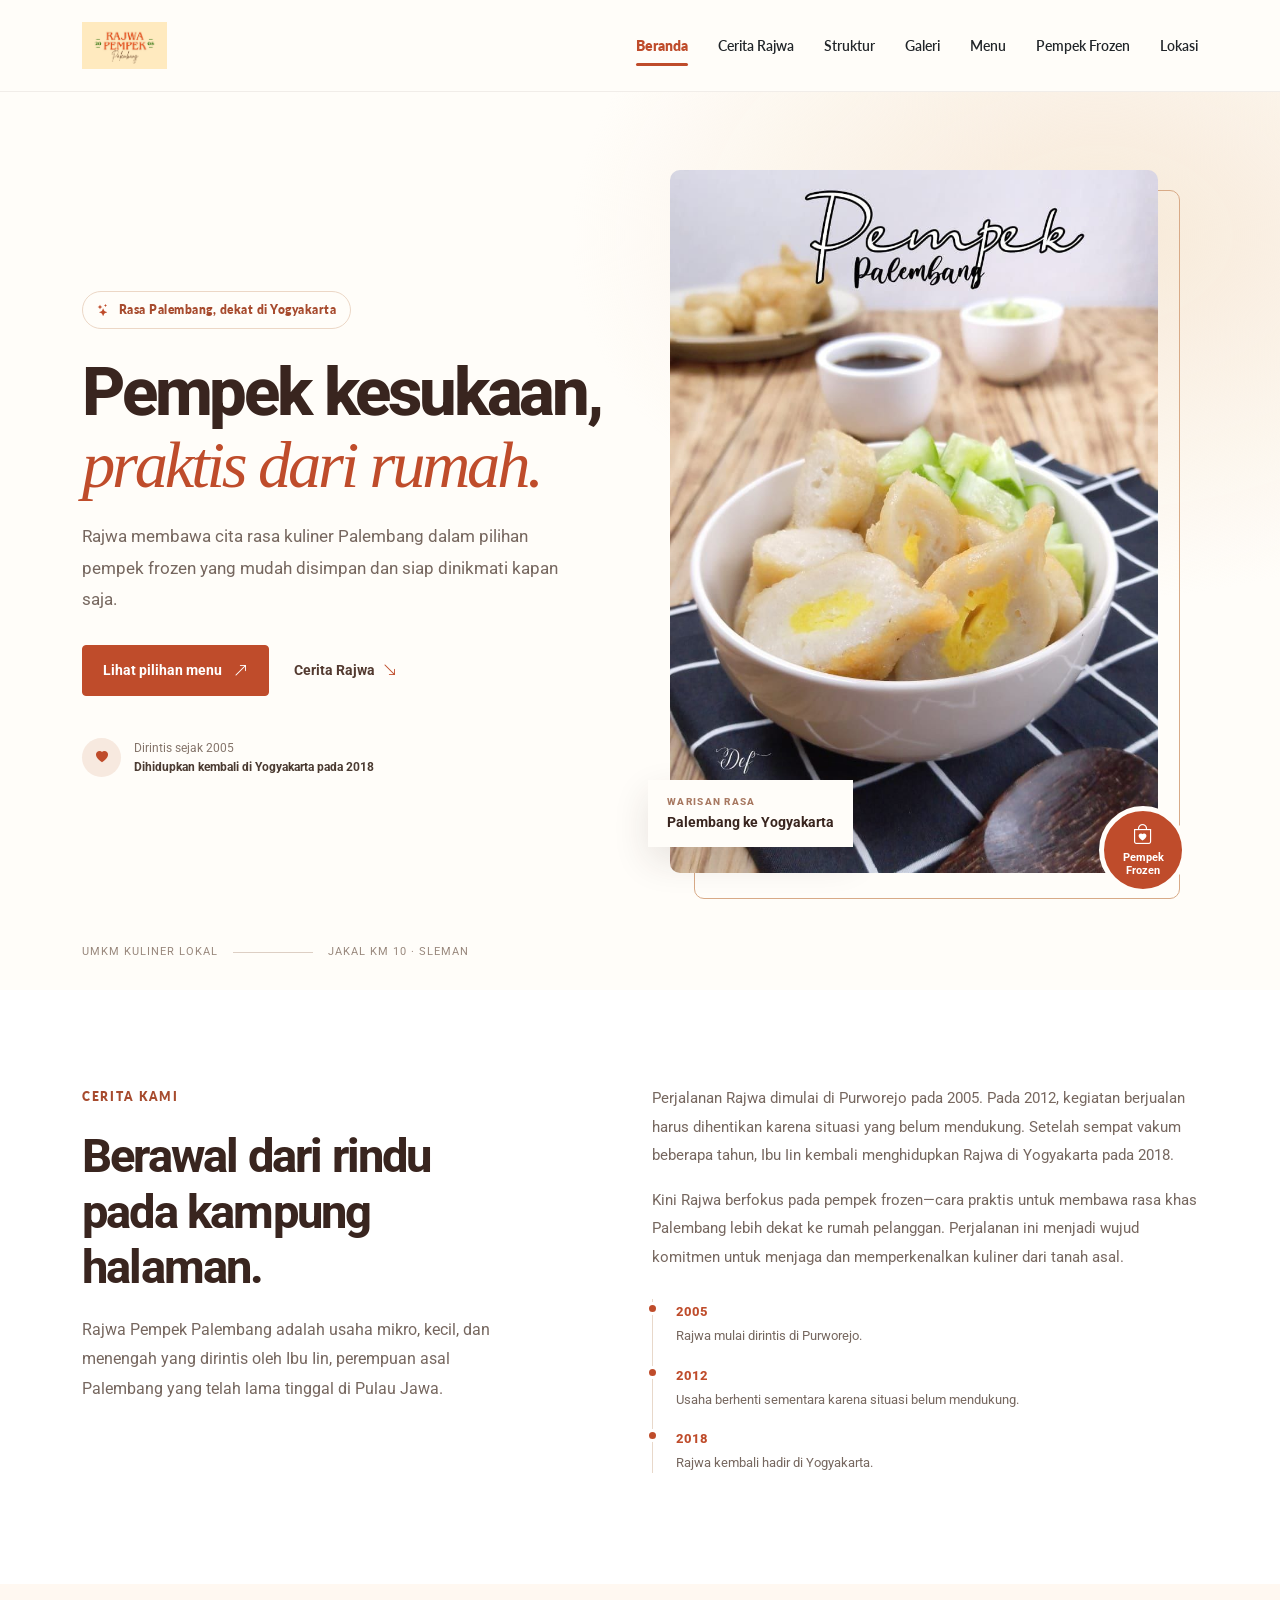
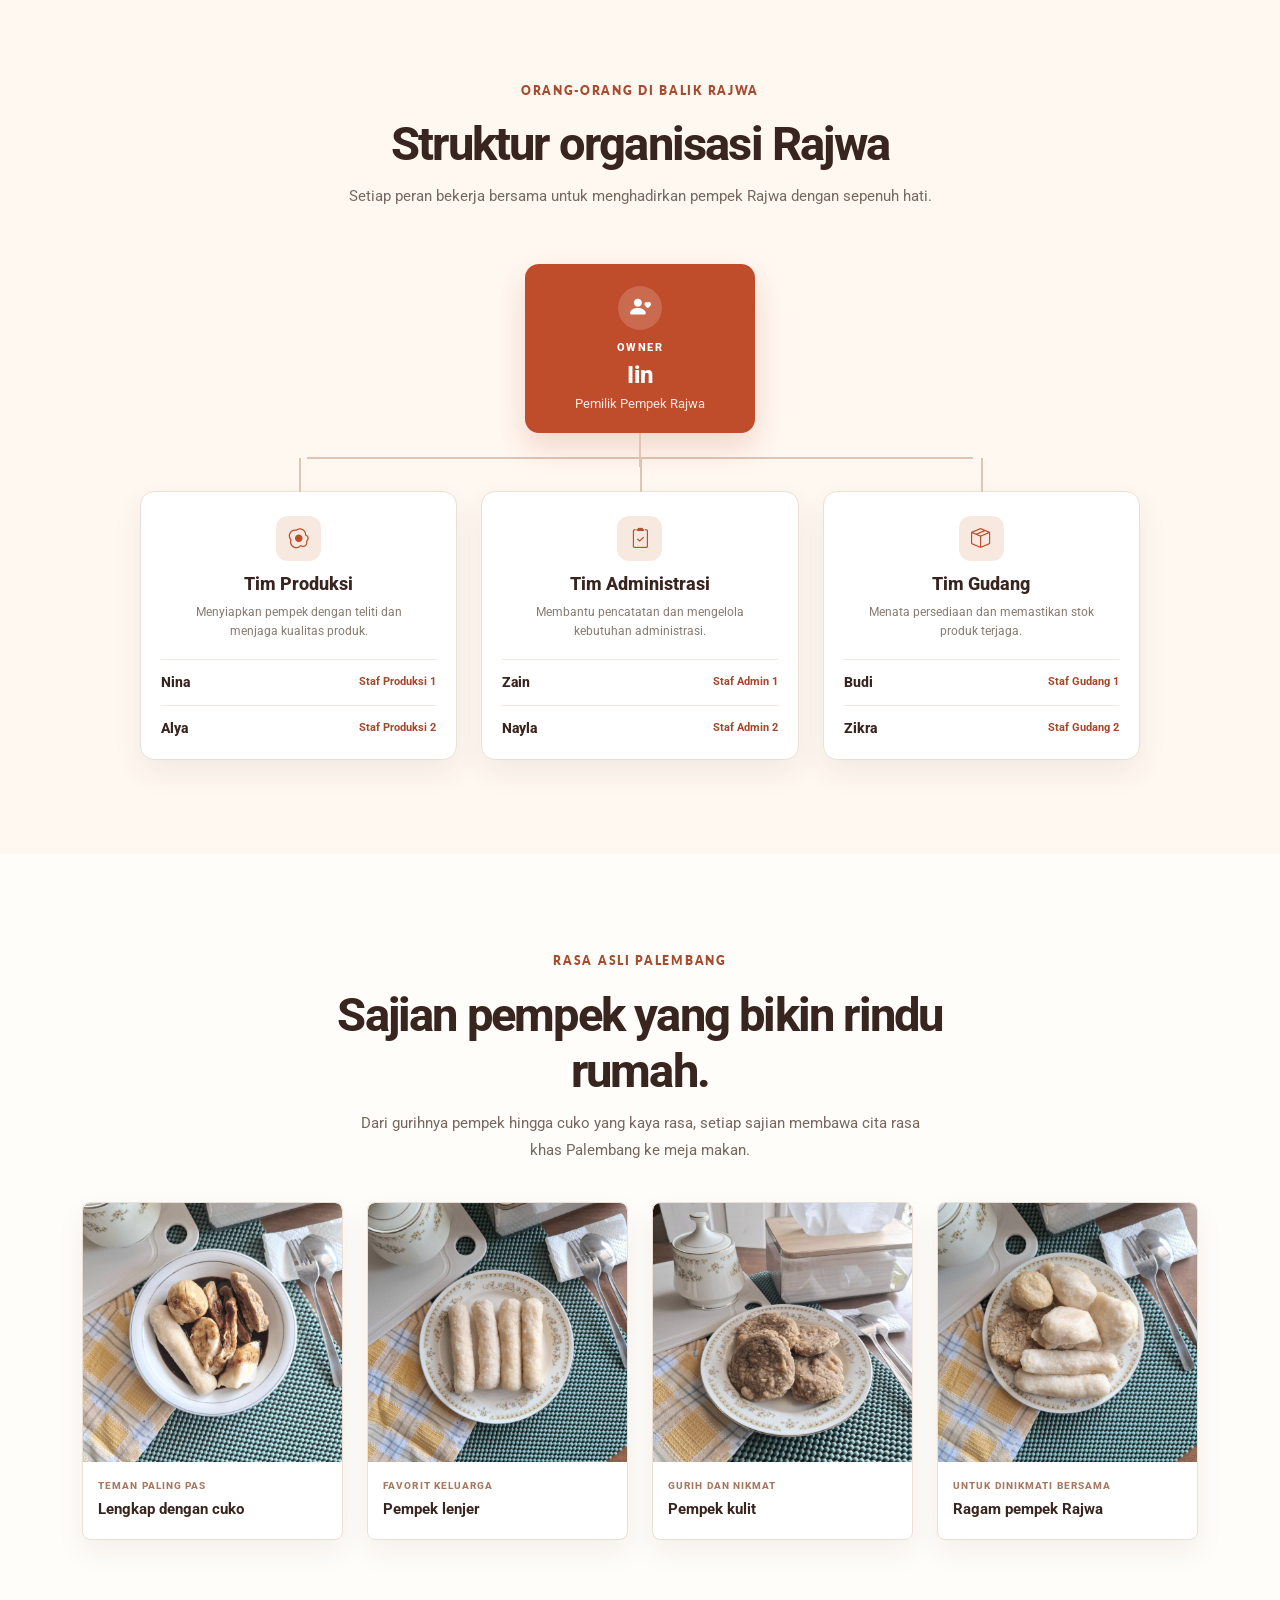
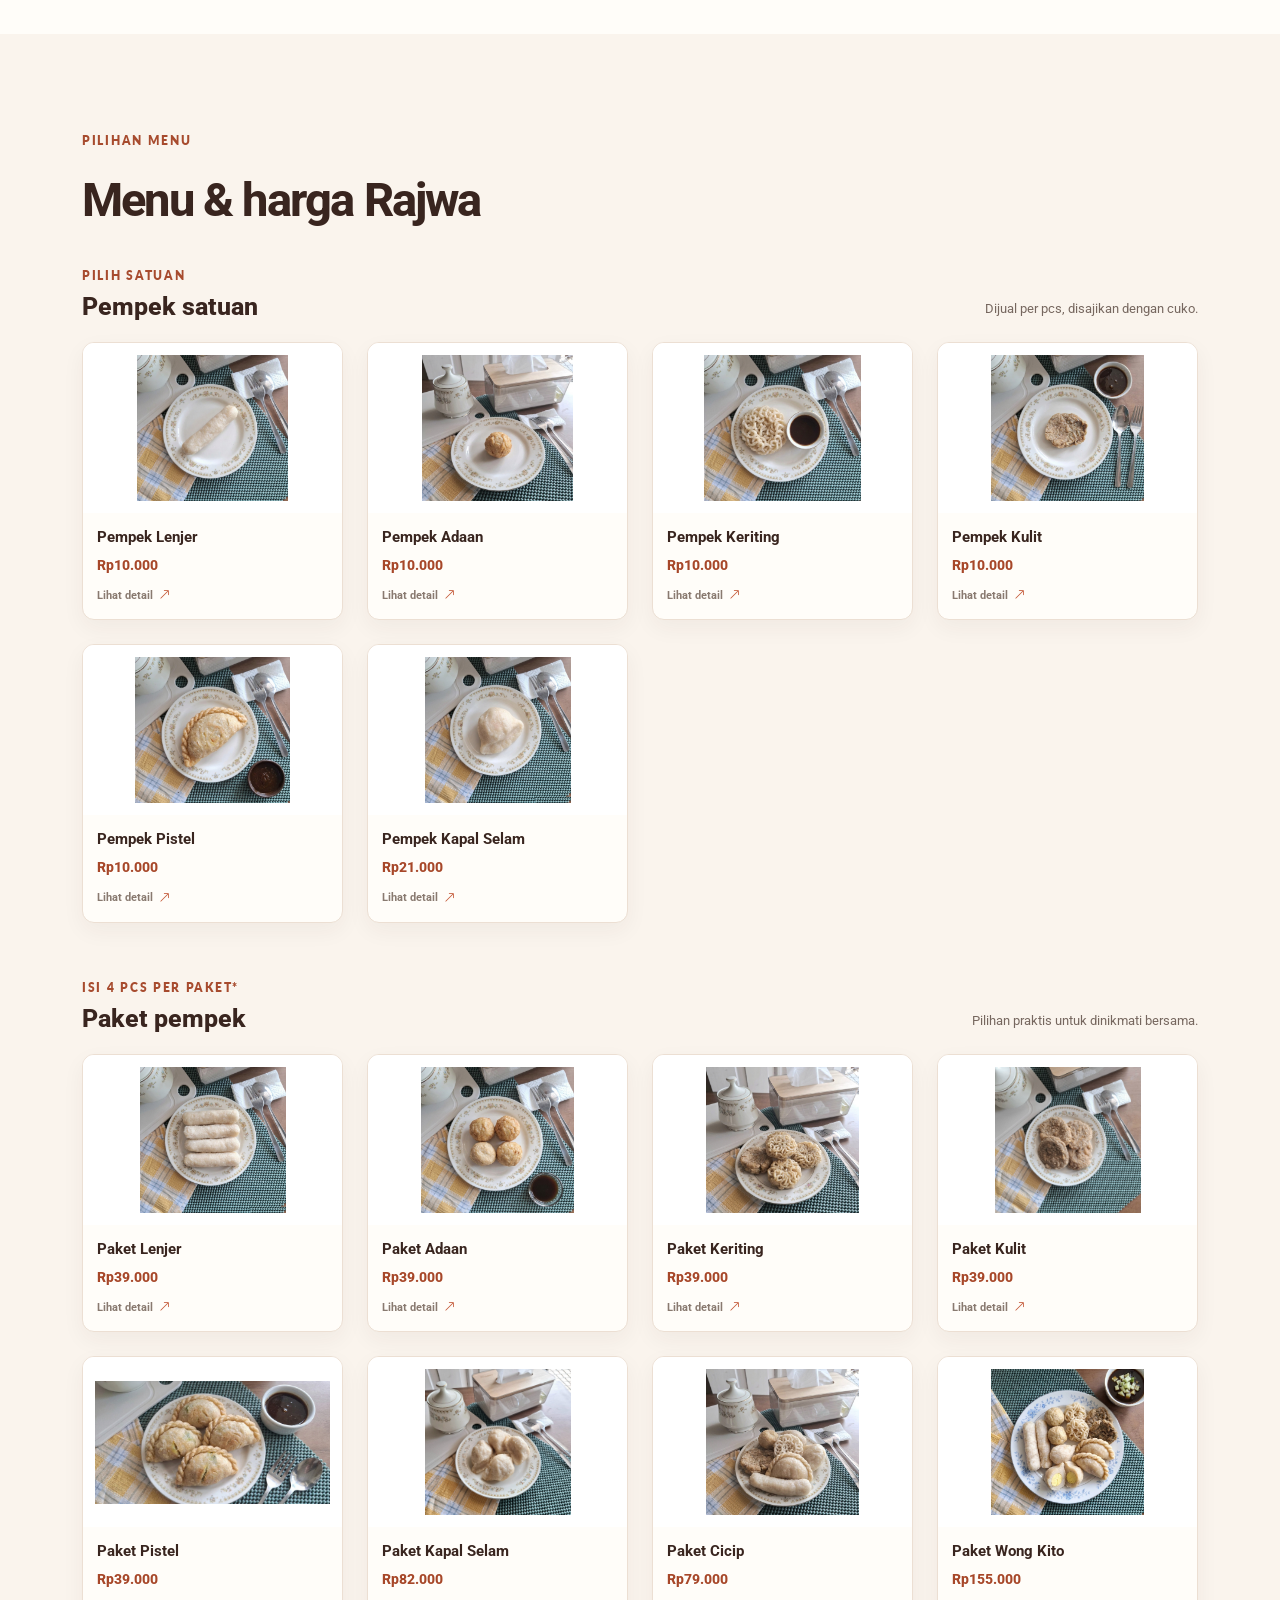
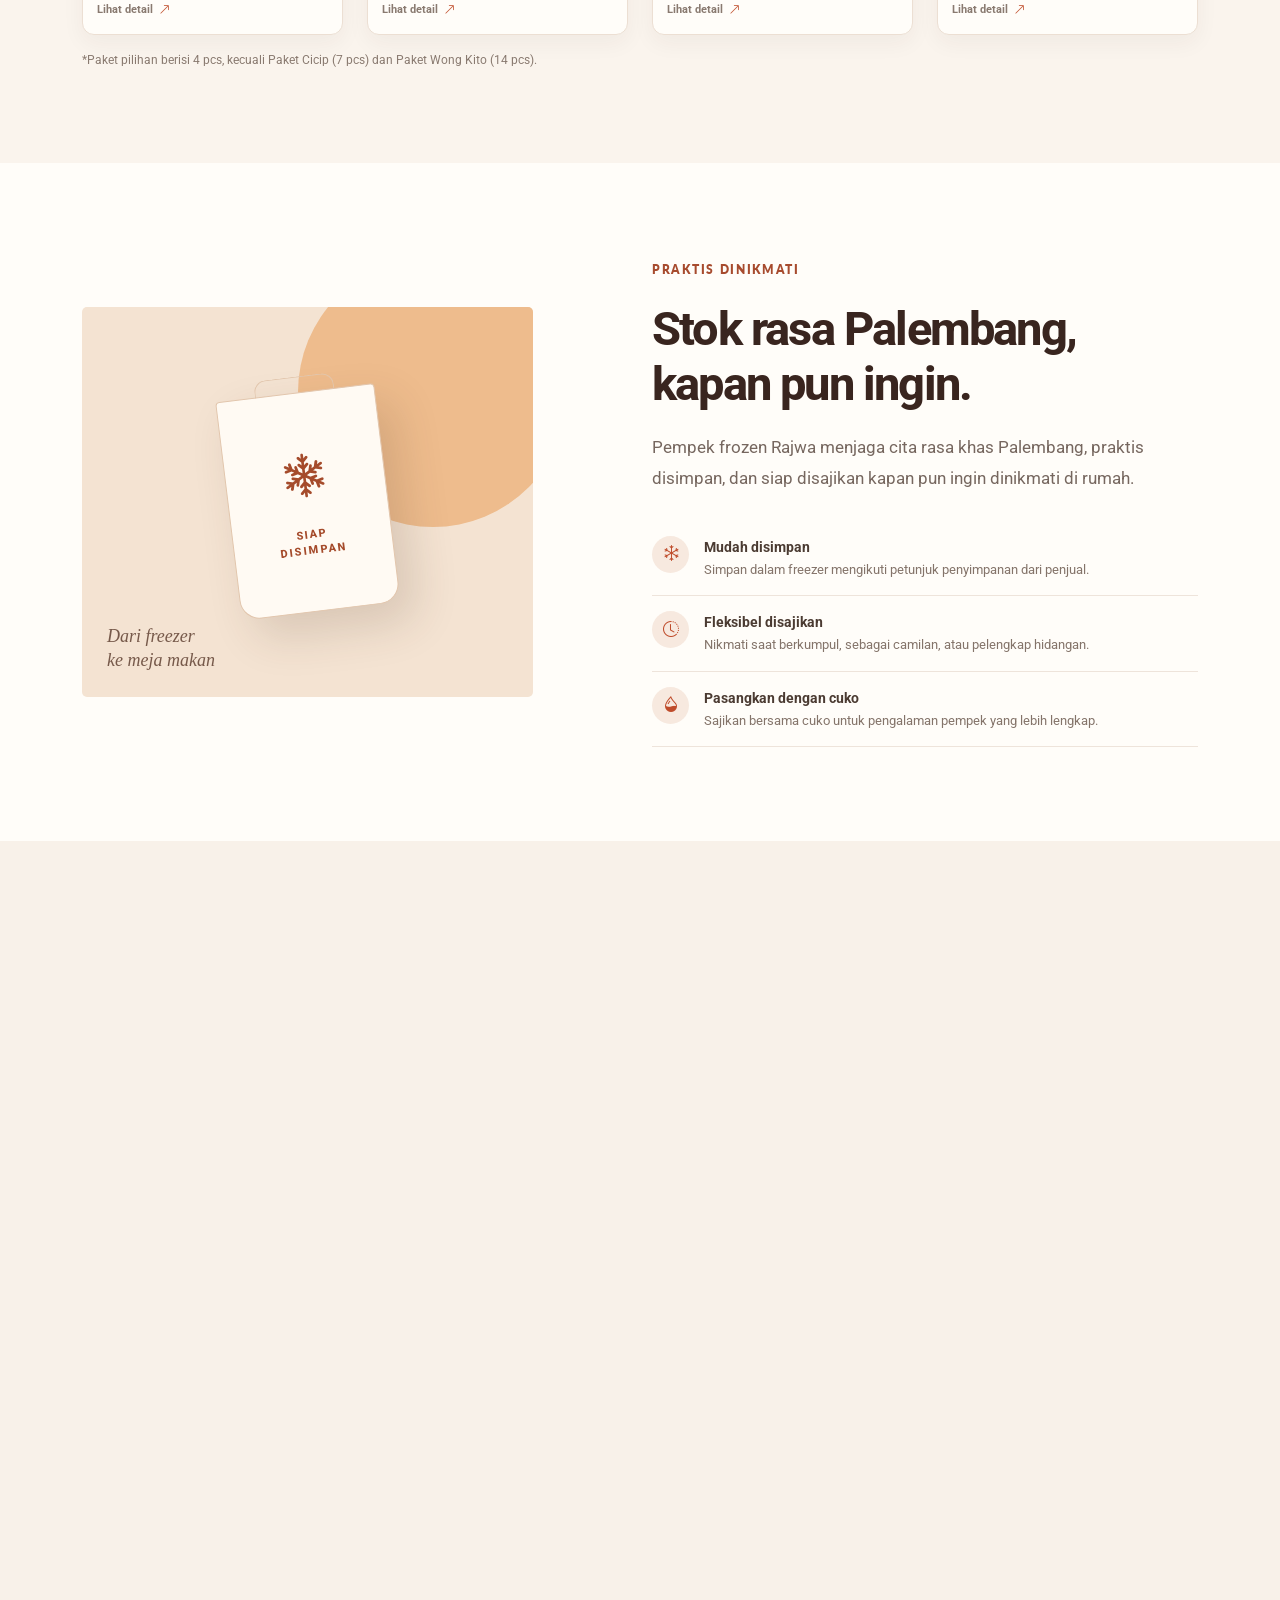
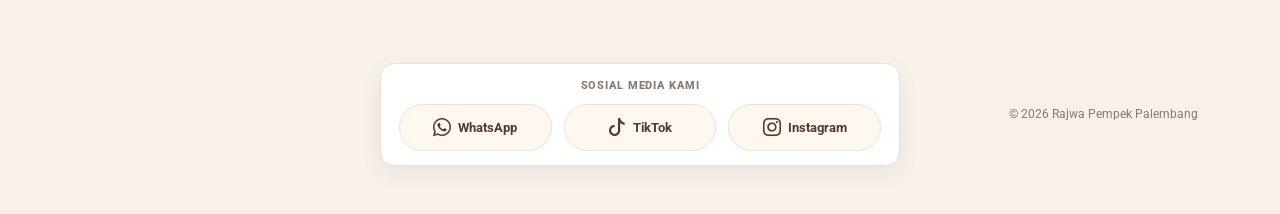
==== commit dd4a7c06: "Update website terbaru" ====
--- a/index.html
+++ b/index.html
@@ -49,6 +49,7 @@
         <ul>
           <li><a href="#home" class="active">Beranda</a></li>
           <li><a href="#tentang">Cerita Rajwa</a></li>
+          <li><a href="#organisasi">Struktur</a></li>
           <li><a href="#galeri">Galeri</a></li>
           <li><a href="#menu">Menu</a></li>
           <li><a href="#keunggulan">Pempek Frozen</a></li>
@@ -103,6 +104,55 @@
               <div><span>2012</span><p>Usaha berhenti sementara karena situasi belum mendukung.</p></div>
               <div><span>2018</span><p>Rajwa kembali hadir di Yogyakarta.</p></div>
             </div>
+          </div>
+        </div>
+      </div>
+    </section>
+
+    <section id="organisasi" class="rajwa-section organization-section">
+      <div class="container">
+        <div class="organization-heading" data-aos="fade-up">
+          <span class="rajwa-kicker">Orang-orang di balik Rajwa</span>
+          <h2>Struktur organisasi Rajwa</h2>
+          <p>Setiap peran bekerja bersama untuk menghadirkan pempek Rajwa dengan sepenuh hati.</p>
+        </div>
+        <div class="org-chart" aria-label="Struktur organisasi Rajwa Pempek Palembang">
+          <div class="org-owner-wrap" data-aos="fade-up">
+            <article class="org-card org-owner">
+              <span class="org-icon"><i class="bi bi-person-heart" aria-hidden="true"></i></span>
+              <span class="org-role">Owner</span>
+              <h3>Iin</h3>
+              <p>Pemilik Pempek Rajwa</p>
+            </article>
+          </div>
+          <div class="org-teams">
+            <article class="org-card org-team org-production" data-aos="fade-up" data-aos-delay="75">
+              <span class="org-team-icon"><i class="bi bi-egg-fried" aria-hidden="true"></i></span>
+              <h3>Tim Produksi</h3>
+              <p class="org-team-description">Menyiapkan pempek dengan teliti dan menjaga kualitas produk.</p>
+              <ul>
+                <li><span class="org-person">Nina</span><span class="org-position">Staf Produksi 1</span></li>
+                <li><span class="org-person">Alya</span><span class="org-position">Staf Produksi 2</span></li>
+              </ul>
+            </article>
+            <article class="org-card org-team org-admin" data-aos="fade-up" data-aos-delay="150">
+              <span class="org-team-icon"><i class="bi bi-clipboard2-check" aria-hidden="true"></i></span>
+              <h3>Tim Administrasi</h3>
+              <p class="org-team-description">Membantu pencatatan dan mengelola kebutuhan administrasi.</p>
+              <ul>
+                <li><span class="org-person">Zain</span><span class="org-position">Staf Admin 1</span></li>
+                <li><span class="org-person">Nayla</span><span class="org-position">Staf Admin 2</span></li>
+              </ul>
+            </article>
+            <article class="org-card org-team org-warehouse" data-aos="fade-up" data-aos-delay="225">
+              <span class="org-team-icon"><i class="bi bi-box-seam" aria-hidden="true"></i></span>
+              <h3>Tim Gudang</h3>
+              <p class="org-team-description">Menata persediaan dan memastikan stok produk terjaga.</p>
+              <ul>
+                <li><span class="org-person">Budi</span><span class="org-position">Staf Gudang 1</span></li>
+                <li><span class="org-person">Zikra</span><span class="org-position">Staf Gudang 2</span></li>
+              </ul>
+            </article>
           </div>
         </div>
       </div>
--- a/assets/css/main.css
+++ b/assets/css/main.css
@@ -2814,8 +2814,236 @@
   margin: 3px 0 0;
 }
 
+.organization-section {
+  background: #fff8f1;
+}
+
+.organization-heading {
+  margin: 0 auto 54px;
+  max-width: 680px;
+  text-align: center;
+}
+
+.organization-heading h2 {
+  margin: 14px 0 12px;
+}
+
+.organization-heading p {
+  color: #76675f;
+  font-size: 15px;
+  line-height: 1.8;
+  margin: 0;
+}
+
+.org-chart {
+  margin: 0 auto;
+  max-width: 1000px;
+}
+
+.org-owner-wrap {
+  display: flex;
+  justify-content: center;
+  position: relative;
+  z-index: 1;
+}
+
+.org-owner-wrap::after {
+  background: #dfc5b2;
+  content: "";
+  height: 34px;
+  position: absolute;
+  top: 100%;
+  width: 2px;
+}
+
+.org-card {
+  background: #fff;
+  border: 1px solid #ecdfd3;
+  border-radius: 14px;
+  box-shadow: 0 12px 30px rgba(57, 37, 31, 0.07);
+  text-align: center;
+}
+
+.org-owner {
+  background: #bf4c2b;
+  border: 0;
+  box-shadow: 0 14px 32px rgba(191, 76, 43, 0.2);
+  color: #fff;
+  min-width: 230px;
+  padding: 22px 30px 20px;
+}
+
+.org-icon {
+  align-items: center;
+  background: rgba(255, 255, 255, 0.17);
+  border-radius: 50%;
+  display: inline-flex;
+  height: 44px;
+  justify-content: center;
+  margin-bottom: 10px;
+  width: 44px;
+}
+
+.org-icon i {
+  font-size: 21px;
+}
+
+.org-role {
+  display: block;
+  font-size: 11px;
+  font-weight: 800;
+  letter-spacing: 1.5px;
+  text-transform: uppercase;
+}
+
+.org-owner h3,
+.org-owner p {
+  color: #fff;
+}
+
+.org-owner h3 {
+  font-size: 24px;
+  font-weight: 800;
+  margin: 4px 0;
+}
+
+.org-owner p {
+  font-size: 13px;
+  margin: 0;
+  opacity: 0.88;
+}
+
+.org-teams {
+  display: grid;
+  gap: 24px;
+  grid-template-columns: repeat(3, minmax(0, 1fr));
+  padding-top: 58px;
+  position: relative;
+}
+
+.org-teams::before {
+  background: #dfc5b2;
+  content: "";
+  height: 2px;
+  left: 16.66%;
+  position: absolute;
+  right: 16.66%;
+  top: 24px;
+}
+
+.org-team {
+  padding: 24px 20px 20px;
+  position: relative;
+  transition: box-shadow 0.25s ease, transform 0.25s ease;
+}
+
+.org-team::before {
+  background: #dfc5b2;
+  content: "";
+  height: 34px;
+  left: 50%;
+  position: absolute;
+  top: -34px;
+  width: 2px;
+}
+
+.org-team:hover {
+  box-shadow: 0 18px 36px rgba(57, 37, 31, 0.12);
+  transform: translateY(-4px);
+}
+
+.org-team-icon {
+  align-items: center;
+  background: #f7e9df;
+  border-radius: 12px;
+  color: #bf4c2b;
+  display: inline-flex;
+  height: 45px;
+  justify-content: center;
+  margin-bottom: 12px;
+  width: 45px;
+}
+
+.org-team-icon i {
+  font-size: 20px;
+}
+
+.org-team h3 {
+  color: #39251f;
+  font-size: 18px;
+  font-weight: 800;
+  margin: 0 0 8px;
+}
+
+.org-team-description {
+  color: #897a70;
+  font-size: 12px;
+  line-height: 1.6;
+  margin: 0 auto 18px;
+  max-width: 240px;
+  min-height: 38px;
+}
+
+.org-team ul {
+  list-style: none;
+  margin: 0;
+  padding: 0;
+  text-align: left;
+}
+
+.org-team li {
+  align-items: center;
+  border-top: 1px solid #f1e8e0;
+  display: flex;
+  justify-content: space-between;
+  gap: 8px;
+  padding: 12px 0 0;
+}
+
+.org-team li + li {
+  margin-top: 12px;
+}
+
+.org-person {
+  color: #39251f;
+  font-size: 14px;
+  font-weight: 800;
+}
+
+.org-position {
+  color: #a74729;
+  font-size: 11px;
+  font-weight: 700;
+  text-align: right;
+}
+
 .gallery-section {
   background: #fffdf9;
+}
+
+@media (max-width: 767px) {
+  .org-teams {
+    gap: 18px;
+    grid-template-columns: 1fr;
+    padding: 58px 12px 0;
+  }
+
+  .org-teams::before {
+    display: none;
+  }
+
+  .org-team {
+    padding: 22px 20px;
+  }
+
+  .org-team::before {
+    height: 34px;
+    top: -34px;
+  }
+
+  .org-team-description {
+    min-height: 0;
+  }
 }
 
 .gallery-heading {
